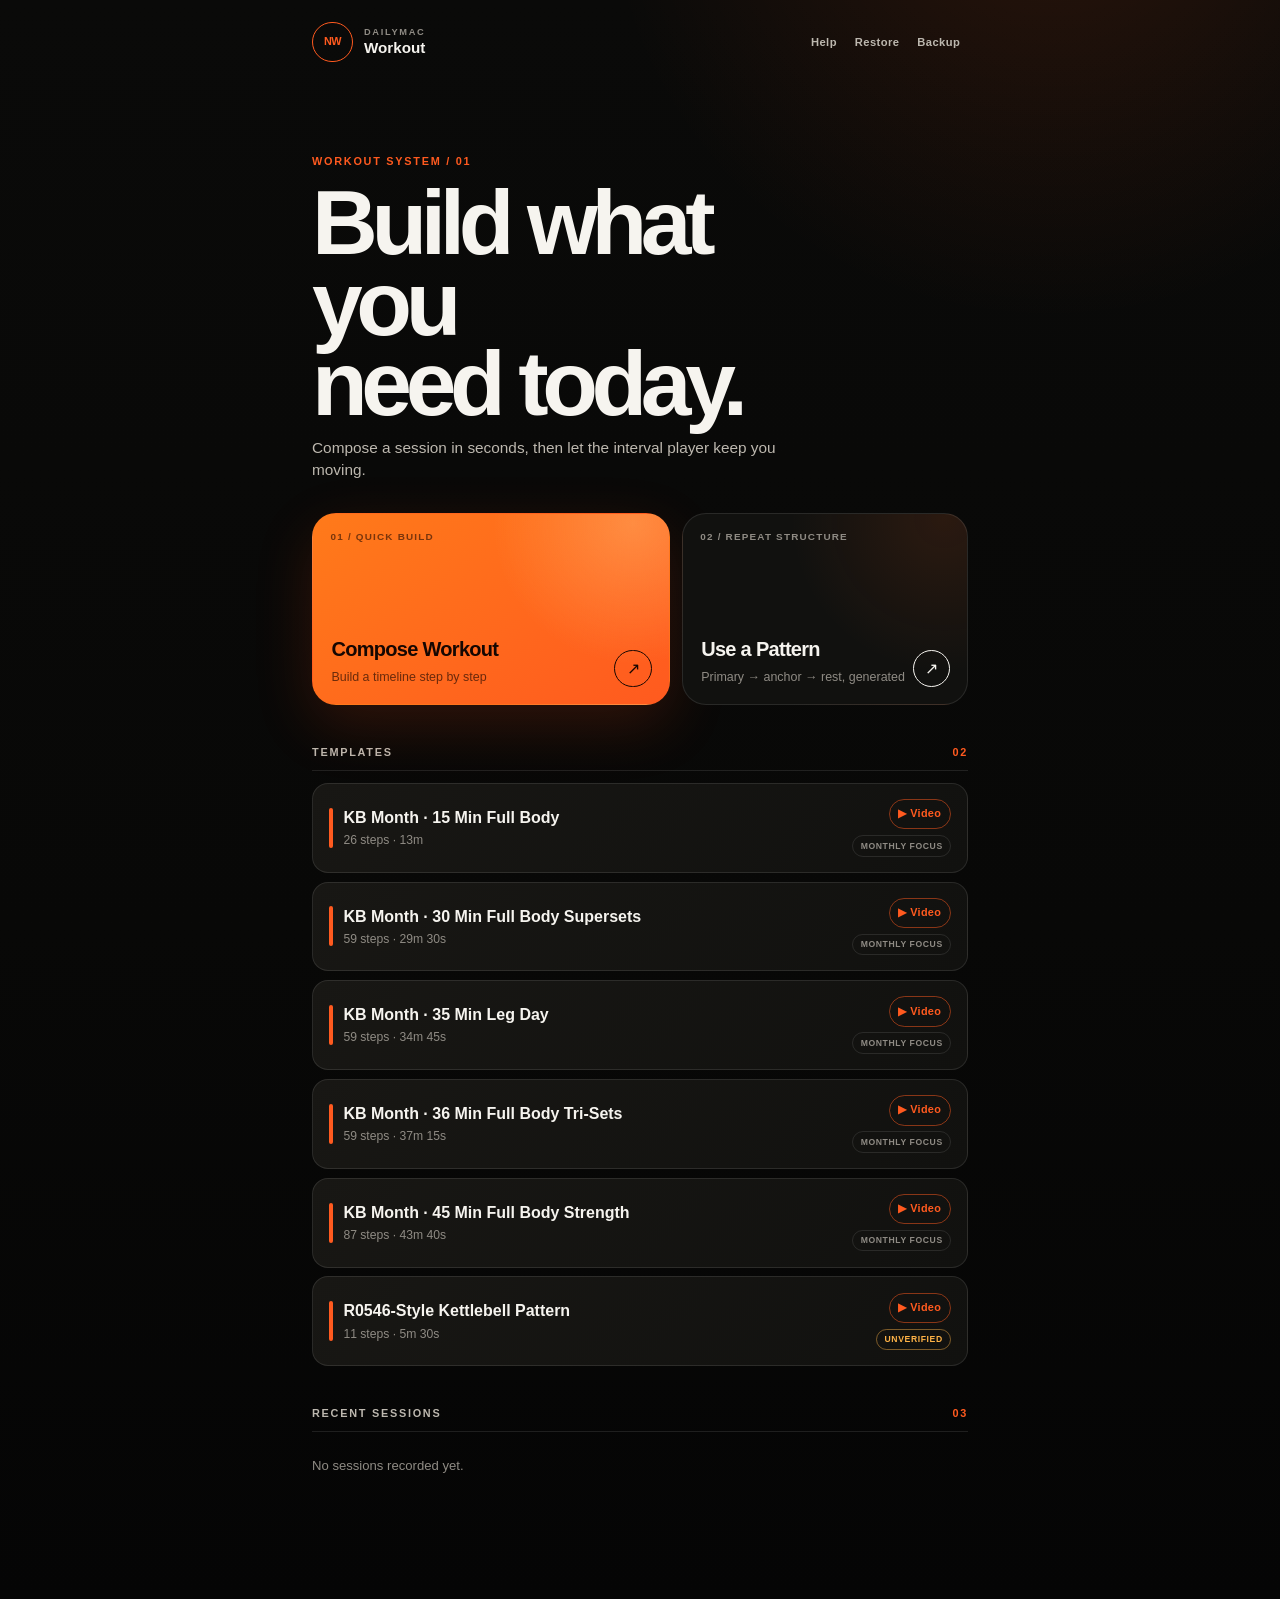
==== index.html @ 63341893 "Add in-app iCloud help guide Co-Authored-By: Claude Opus 5 <noreply@anthropic.com>" ====
<!DOCTYPE html>
<html lang="en-GB">
<head>
<meta charset="utf-8">
<meta name="viewport" content="width=device-width, initial-scale=1, viewport-fit=cover, user-scalable=no">
<meta name="theme-color" content="#080807">
<meta name="apple-mobile-web-app-capable" content="yes">
<meta name="apple-mobile-web-app-status-bar-style" content="black-translucent">
<meta name="apple-mobile-web-app-title" content="Workout">
<title>Workout</title>
<link rel="manifest" href="manifest.webmanifest">
<link rel="stylesheet" href="css/app.css">
</head>
<body>

<!-- Home -->
<section class="view" id="view-home" data-view="home">
  <header class="app-header home-header">
    <div class="brand-lockup" aria-label="DailyMAC Workout">
      <span class="brand-mark" aria-hidden="true">NW</span>
      <span class="brand-copy"><small>DailyMAC</small><strong>Workout</strong></span>
    </div>
    <div class="header-tools">
      <button class="link-btn utility-btn" id="home-help" type="button">Help</button>
      <button class="link-btn utility-btn" id="home-import" type="button" title="Restore from a workout backup">Restore</button>
      <button class="link-btn utility-btn" id="home-export" type="button" title="Save a workout backup to iCloud Drive">Backup</button>
    </div>
  </header>
  <input type="file" id="import-file" accept="application/json,.json" class="hidden">

  <div class="home-intro">
    <span class="eyebrow">Workout system / 01</span>
    <h1>Build what you<br>need today.</h1>
    <p>Compose a session in seconds, then let the interval player keep you moving.</p>
  </div>

  <div class="resume-banner hidden" id="resume-banner">
    <div>
      <strong>Workout in progress</strong>
      <span class="muted" id="resume-detail"></span>
    </div>
    <div class="resume-actions">
      <button class="btn btn-primary" id="resume-continue" type="button">Resume</button>
      <button class="btn btn-quiet" id="resume-discard" type="button">Discard</button>
    </div>
  </div>

  <div class="home-actions">
    <button class="big-action big-action-featured" id="go-compose" type="button">
      <span class="big-action-index">01 / Quick build</span>
      <span class="big-action-title">Compose Workout</span>
      <span class="big-action-sub">Build a timeline step by step</span>
      <span class="big-action-arrow" aria-hidden="true">↗</span>
    </button>
    <button class="big-action" id="go-pattern" type="button">
      <span class="big-action-index">02 / Repeat structure</span>
      <span class="big-action-title">Use a Pattern</span>
      <span class="big-action-sub">Primary → anchor → rest, generated</span>
      <span class="big-action-arrow" aria-hidden="true">↗</span>
    </button>
  </div>

  <h2 class="section-title"><span>Templates</span><span>02</span></h2>
  <div id="template-list" class="card-list"></div>

  <h2 class="section-title"><span>Recent sessions</span><span>03</span></h2>
  <div id="session-list" class="card-list"></div>
</section>

<!-- Compose -->
<section class="view hidden" id="view-compose" data-view="compose">
  <header class="app-header">
    <button class="link-btn" data-back="home" type="button">Back</button>
    <h1 id="compose-title">Compose</h1>
    <button class="link-btn" id="compose-save-template" type="button">Save</button>
  </header>

  <p class="view-kicker">Timeline / tap any step to tune it</p>

  <div class="template-detail-actions hidden" id="template-detail-actions">
    <a class="btn template-follow" id="template-follow-video" target="_blank" rel="noopener noreferrer">▶ Follow video</a>
    <button class="btn btn-danger" id="template-delete" type="button">Delete template</button>
  </div>

  <div class="summary-bar">
    <span id="compose-summary">empty</span>
  </div>

  <ol class="timeline" id="timeline"></ol>

  <div class="compose-tools">
    <button class="btn" id="add-exercise" type="button">+ Exercise</button>
    <button class="btn" id="add-rest" type="button">+ Rest</button>
    <button class="btn btn-quiet" id="repeat-all" type="button">Repeat all</button>
  </div>

  <div class="sticky-footer">
    <button class="btn btn-primary btn-large" id="start-workout" type="button">Start workout</button>
  </div>
</section>

<!-- Pattern builder -->
<section class="view hidden" id="view-pattern" data-view="pattern">
  <header class="app-header">
    <button class="link-btn" data-back="home" type="button">Back</button>
    <h1>Pattern</h1>
    <span></span>
  </header>

  <p class="hint pattern-intro">
    Each primary exercise is followed by the anchor exercise, then a rest. The trailing
    rest is dropped so the workout ends on work.
  </p>

  <div class="field">
    <label>Primary exercises</label>
    <div id="pattern-primaries" class="chip-row"></div>
    <button class="btn" id="pattern-add-primary" type="button">+ Add primary</button>
  </div>

  <div class="field">
    <label for="pattern-primary-seconds">Primary duration (seconds)</label>
    <input type="number" id="pattern-primary-seconds" value="30" min="5" max="600" inputmode="numeric">
  </div>

  <div class="field">
    <label>Anchor exercise</label>
    <div class="row">
      <span id="pattern-anchor-name" class="muted">None</span>
      <button class="btn" id="pattern-pick-anchor" type="button">Choose</button>
      <button class="btn btn-quiet" id="pattern-clear-anchor" type="button">Clear</button>
    </div>
  </div>

  <div class="field">
    <label for="pattern-anchor-seconds">Anchor duration (seconds)</label>
    <input type="number" id="pattern-anchor-seconds" value="30" min="5" max="600" inputmode="numeric">
  </div>

  <div class="field">
    <label for="pattern-rest-seconds">Rest (seconds)</label>
    <input type="number" id="pattern-rest-seconds" value="30" min="0" max="600" inputmode="numeric">
  </div>

  <div class="field">
    <label for="pattern-rounds">Rounds</label>
    <input type="number" id="pattern-rounds" value="1" min="1" max="20" inputmode="numeric">
  </div>

  <div class="summary-bar"><span id="pattern-summary">no primaries chosen</span></div>

  <div class="sticky-footer">
    <button class="btn btn-primary btn-large" id="pattern-generate" type="button">Generate timeline</button>
  </div>
</section>

<!-- Player -->
<section class="view hidden player" id="view-play" data-view="play">
  <div class="player-label"><span class="status-dot"></span> Live session</div>
  <div class="play-progress"><div class="play-progress-fill" id="play-progress-fill"></div></div>

  <div class="play-meta">
    <span id="play-position">1 / 1</span>
    <span id="play-total-remaining"></span>
  </div>

  <div class="play-main" id="play-main">
    <div class="play-kind" id="play-kind">Work</div>
    <h2 class="play-exercise" id="play-exercise">—</h2>
    <div class="play-count" id="play-count">0</div>
    <div class="play-detail" id="play-detail"></div>
    <button class="btn btn-primary btn-large hidden" id="play-reps-done" type="button">Done</button>
  </div>

  <div class="play-next">
    Next: <strong id="play-next">—</strong>
  </div>

  <div class="play-controls">
    <button class="btn" id="play-prev" type="button">Prev</button>
    <button class="btn" id="play-restart" type="button">Restart</button>
    <button class="btn btn-primary" id="play-pause" type="button">Pause</button>
    <button class="btn" id="play-add-ten" type="button">+10s</button>
    <button class="btn" id="play-skip" type="button">Skip</button>
  </div>

  <div class="play-controls">
    <button class="btn btn-quiet" id="play-edit" type="button">Edit upcoming</button>
    <button class="btn btn-quiet" id="play-quit" type="button">End workout</button>
  </div>
</section>

<!-- Finish -->
<section class="view hidden" id="view-finish" data-view="finish">
  <header class="app-header finish-header"><div><span class="eyebrow">Session complete</span><h1>Finished</h1></div></header>
  <div class="finish-summary" id="finish-summary"></div>
  <div class="field">
    <label for="finish-name">Name (optional)</label>
    <input type="text" id="finish-name" placeholder="e.g. Kettlebell 15">
  </div>
  <div class="field">
    <label for="finish-note">Note (optional)</label>
    <input type="text" id="finish-note" placeholder="How did it feel?">
  </div>
  <div class="finish-actions">
    <button class="btn btn-primary btn-large" id="finish-save-template" type="button">Save as template</button>
    <button class="btn btn-large" id="finish-save-history" type="button">Save to history only</button>
    <button class="btn btn-quiet btn-large" id="finish-discard" type="button">Discard</button>
  </div>
</section>

<!-- Exercise picker -->
<div class="sheet hidden" id="picker">
  <div class="sheet-panel">
    <header class="sheet-header">
      <input type="search" id="picker-search" placeholder="Search exercises" autocomplete="off">
      <button class="link-btn" id="picker-close" type="button">Close</button>
    </header>
    <div class="sheet-body" id="picker-results"></div>
    <footer class="sheet-footer">
      <button class="btn" id="picker-add-custom" type="button">+ Add custom exercise</button>
    </footer>
  </div>
</div>

<!-- Step editor -->
<div class="sheet hidden" id="step-editor">
  <div class="sheet-panel">
    <header class="sheet-header">
      <strong id="step-editor-title">Edit step</strong>
      <button class="link-btn" id="step-editor-close" type="button">Close</button>
    </header>
    <div class="sheet-body">
      <div class="field">
        <label>Target</label>
        <div class="seg" id="step-mode">
          <button class="seg-btn" data-mode="duration" type="button">Time</button>
          <button class="seg-btn" data-mode="reps" type="button">Reps</button>
        </div>
      </div>
      <div class="field">
        <label id="step-value-label" for="step-value">Seconds</label>
        <input type="number" id="step-value" min="1" max="900" inputmode="numeric">
        <div class="chip-row" id="step-presets"></div>
      </div>
      <div class="field" id="step-side-field">
        <label>Side</label>
        <div class="seg" id="step-side">
          <button class="seg-btn" data-side="" type="button">—</button>
          <button class="seg-btn" data-side="left" type="button">L</button>
          <button class="seg-btn" data-side="right" type="button">R</button>
          <button class="seg-btn" data-side="alternating" type="button">Alt</button>
        </div>
      </div>
      <div class="field" id="step-load-field">
        <label for="step-load">Weight (kg, optional)</label>
        <input type="number" id="step-load" min="0" max="500" step="0.5" inputmode="decimal">
      </div>
      <div class="step-editor-actions">
        <button class="btn" id="step-duplicate" type="button">Duplicate</button>
        <button class="btn" id="step-up" type="button">Move up</button>
        <button class="btn" id="step-down" type="button">Move down</button>
        <button class="btn btn-danger" id="step-delete" type="button">Delete</button>
      </div>
    </div>
    <footer class="sheet-footer">
      <button class="btn btn-primary btn-large" id="step-apply" type="button">Apply</button>
    </footer>
  </div>
</div>

<!-- In-app confirm / prompt. Native dialogs block the page and stall the timer. -->
<div class="sheet hidden" id="dialog">
  <div class="sheet-panel">
    <header class="sheet-header"><strong id="dialog-title">Confirm</strong></header>
    <div class="sheet-body">
      <p class="muted hidden" id="dialog-message"></p>
      <input type="text" id="dialog-input" class="hidden" autocomplete="off">
    </div>
    <footer class="sheet-footer dialog-actions">
      <button class="btn btn-large" id="dialog-cancel" type="button">Cancel</button>
      <button class="btn btn-primary btn-large" id="dialog-confirm" type="button">OK</button>
    </footer>
  </div>
</div>

<div class="toast hidden" id="toast"></div>

<script type="module" src="js/app.js"></script>
</body>
</html>
---- css/app.css ----
/* DailyMAC Workout — Behance-informed black/orange system.
   The player remains the priority: readable from the floor, usable while moving. */

:root {
  color-scheme: dark;
  --bg: #080807;
  --bg-deep: #030303;
  --surface: #11110f;
  --surface-raised: #181714;
  --surface-soft: #201e1a;
  --line: rgba(255, 255, 255, 0.1);
  --line-strong: rgba(255, 255, 255, 0.18);
  --text: #f6f4ef;
  --muted: #8f8b84;
  --muted-bright: #bdb8af;
  --accent: #ff5a1f;
  --accent-hot: #ff7a1a;
  --accent-soft: rgba(255, 90, 31, 0.12);
  --accent-ink: #160702;
  --work: #ff6324;
  --rest: #f0ede6;
  --danger: #ff6b61;
  --warning: #ffb347;
  --radius-sm: 0.75rem;
  --radius: 1rem;
  --radius-lg: 1.5rem;
  --tap: 3.25rem;
  --content: 44rem;
  --shadow-orange: 0 20px 60px rgba(255, 76, 20, 0.16);
}

* { box-sizing: border-box; }

html {
  min-height: 100%;
  background: var(--bg-deep);
}

body {
  min-width: 0;
  min-height: 100vh;
  margin: 0;
  overflow-x: hidden;
  background:
    radial-gradient(circle at 82% -8%, rgba(255, 89, 22, 0.13), transparent 28rem),
    linear-gradient(180deg, #0a0a09 0%, var(--bg) 58%, #050505 100%);
  color: var(--text);
  font: 16px/1.45 -apple-system, BlinkMacSystemFont, "SF Pro Display", "Segoe UI", sans-serif;
  -webkit-font-smoothing: antialiased;
  -webkit-text-size-adjust: 100%;
  overscroll-behavior-y: contain;
}

button,
input { font: inherit; }

button { -webkit-tap-highlight-color: transparent; }

button:focus-visible,
input:focus-visible {
  outline: 2px solid var(--accent);
  outline-offset: 3px;
}

button:disabled {
  cursor: not-allowed;
  opacity: 0.36;
}

.hidden { display: none !important; }
.muted { color: var(--muted); }

.view {
  position: relative;
  width: min(100%, var(--content));
  min-height: 100vh;
  margin: 0 auto;
  padding: max(1rem, env(safe-area-inset-top)) 1rem calc(7rem + env(safe-area-inset-bottom));
}

.app-header {
  display: grid;
  grid-template-columns: minmax(4.5rem, 1fr) auto minmax(4.5rem, 1fr);
  align-items: center;
  gap: 0.6rem;
  min-height: var(--tap);
  margin-bottom: 1.4rem;
}

.app-header > :last-child { justify-self: end; }
.app-header h1 { margin: 0; font-size: 1.1rem; font-weight: 650; letter-spacing: -0.02em; }

.home-header {
  grid-template-columns: minmax(0, 1fr) auto;
  margin-bottom: clamp(2.8rem, 10vw, 5rem);
}

.brand-lockup {
  display: flex;
  align-items: center;
  min-width: 0;
  gap: 0.7rem;
}

.brand-mark {
  display: grid;
  place-items: center;
  width: 2.55rem;
  height: 2.55rem;
  flex: 0 0 auto;
  border: 1px solid var(--accent);
  border-radius: 50%;
  color: var(--accent);
  font-size: 0.68rem;
  font-weight: 850;
  letter-spacing: -0.06em;
}

.brand-copy { display: flex; flex-direction: column; line-height: 1.05; min-width: 0; }
.brand-copy small {
  color: var(--muted);
  font-size: 0.58rem;
  font-weight: 700;
  letter-spacing: 0.18em;
  text-transform: uppercase;
}
.brand-copy strong { margin-top: 0.18rem; font-size: 0.95rem; font-weight: 720; }

.header-tools { display: flex; justify-content: flex-end; gap: 0.15rem; min-width: 0; }

.eyebrow,
.view-kicker,
.player-label {
  color: var(--accent);
  font-size: 0.68rem;
  font-weight: 760;
  letter-spacing: 0.16em;
  text-transform: uppercase;
}

.home-intro { margin-bottom: 2rem; }
.home-intro h1 {
  max-width: 10ch;
  margin: 0.7rem 0 0.85rem;
  font-size: clamp(3rem, 15vw, 5.7rem);
  font-weight: 760;
  letter-spacing: -0.07em;
  line-height: 0.88;
}
.home-intro p {
  max-width: 31rem;
  margin: 0;
  color: var(--muted-bright);
  font-size: 0.96rem;
}

/* Buttons */

.btn {
  min-height: var(--tap);
  padding: 0 1rem;
  border: 1px solid var(--line);
  border-radius: var(--radius-sm);
  background: var(--surface-raised);
  color: var(--text);
  font-size: 0.92rem;
  font-weight: 680;
  cursor: pointer;
  transition: transform 120ms ease, border-color 120ms ease, background 120ms ease;
}
.btn:active { transform: scale(0.975); }
.btn:hover { border-color: var(--line-strong); }
.btn-primary {
  border-color: var(--accent);
  background: var(--accent);
  color: var(--accent-ink);
  box-shadow: 0 12px 30px rgba(255, 90, 31, 0.16);
}
.btn-primary:hover { background: var(--accent-hot); border-color: var(--accent-hot); }
.btn-quiet { background: transparent; color: var(--muted-bright); }
.btn-danger { background: transparent; color: var(--danger); border-color: rgba(255, 107, 97, 0.5); }
.btn-large { width: 100%; min-height: 3.75rem; font-size: 1rem; }

.link-btn {
  min-height: var(--tap);
  padding: 0 0.55rem;
  border: 0;
  background: none;
  color: var(--accent);
  font-size: 0.85rem;
  font-weight: 680;
  cursor: pointer;
}

.utility-btn {
  min-height: 2.35rem;
  padding: 0 0.48rem;
  color: var(--muted-bright);
  font-size: 0.7rem;
  letter-spacing: 0.04em;
}

.home-actions {
  display: grid;
  gap: 0.75rem;
}

.big-action {
  position: relative;
  display: flex;
  min-height: 9.3rem;
  width: 100%;
  flex-direction: column;
  justify-content: flex-end;
  overflow: hidden;
  margin: 0;
  padding: 1.15rem;
  border: 1px solid var(--line);
  border-radius: var(--radius-lg);
  background:
    radial-gradient(circle at 92% 2%, rgba(255, 95, 25, 0.11), transparent 48%),
    var(--surface);
  color: var(--text);
  text-align: left;
  cursor: pointer;
  transition: transform 160ms ease, border-color 160ms ease;
}
.big-action:active { transform: scale(0.985); }
.big-action:hover { border-color: rgba(255, 90, 31, 0.5); }
.big-action-featured {
  border-color: transparent;
  background:
    radial-gradient(circle at 90% 5%, rgba(255, 214, 143, 0.32), transparent 38%),
    linear-gradient(145deg, var(--accent-hot), var(--accent));
  color: var(--accent-ink);
  box-shadow: var(--shadow-orange);
}
.big-action-index {
  position: absolute;
  top: 1rem;
  left: 1.1rem;
  color: var(--muted);
  font-size: 0.62rem;
  font-weight: 760;
  letter-spacing: 0.12em;
  text-transform: uppercase;
}
.big-action-featured .big-action-index { color: rgba(22, 7, 2, 0.58); }
.big-action-title { display: block; padding-right: 2.5rem; font-size: 1.25rem; font-weight: 760; letter-spacing: -0.035em; }
.big-action-sub { display: block; margin-top: 0.25rem; color: var(--muted); font-size: 0.78rem; }
.big-action-featured .big-action-sub { color: rgba(22, 7, 2, 0.64); }
.big-action-arrow {
  position: absolute;
  right: 1.05rem;
  bottom: 1.05rem;
  display: grid;
  place-items: center;
  width: 2.35rem;
  height: 2.35rem;
  border: 1px solid currentColor;
  border-radius: 50%;
  font-size: 1rem;
}

/* Home lists */

.resume-banner {
  display: flex;
  align-items: center;
  justify-content: space-between;
  gap: 0.8rem;
  flex-wrap: wrap;
  margin-bottom: 1rem;
  padding: 1rem;
  border: 1px solid rgba(255, 90, 31, 0.6);
  border-radius: var(--radius);
  background: var(--accent-soft);
  box-shadow: var(--shadow-orange);
}
.resume-banner span { display: block; margin-top: 0.15rem; font-size: 0.78rem; }
.resume-actions { display: flex; gap: 0.4rem; }

.section-title {
  display: flex;
  align-items: center;
  justify-content: space-between;
  margin: 2.5rem 0 0.75rem;
  padding-bottom: 0.55rem;
  border-bottom: 1px solid var(--line);
  color: var(--muted-bright);
  font-size: 0.68rem;
  font-weight: 760;
  letter-spacing: 0.16em;
  text-transform: uppercase;
}
.section-title span:last-child { color: var(--accent); }

.card-list { display: flex; flex-direction: column; gap: 0.55rem; }
.card {
  display: flex;
  min-width: 0;
  align-items: center;
  justify-content: space-between;
  gap: 0.65rem;
  padding: 0.95rem 1rem;
  border: 1px solid var(--line);
  border-radius: var(--radius);
  background: linear-gradient(135deg, var(--surface-raised), var(--surface));
}
.card::before {
  width: 0.25rem;
  height: 2.5rem;
  flex: 0 0 auto;
  border-radius: 999px;
  background: var(--accent);
  content: "";
}
.card-main {
  min-width: 0;
  flex: 1;
  padding: 0;
  border: 0;
  background: none;
  color: var(--text);
  text-align: left;
  cursor: pointer;
}
.card-title { display: block; overflow: hidden; font-weight: 680; text-overflow: ellipsis; white-space: nowrap; }
.card-sub { display: block; margin-top: 0.18rem; color: var(--muted); font-size: 0.76rem; }
.badge {
  flex: 0 0 auto;
  padding: 0.22rem 0.45rem;
  border: 1px solid var(--line);
  border-radius: 999px;
  background: transparent;
  color: var(--muted);
  font-size: 0.54rem;
  font-weight: 760;
  letter-spacing: 0.07em;
  text-transform: uppercase;
}
.badge-warn { color: var(--warning); border-color: rgba(255, 179, 71, 0.45); }
.template-actions {
  display: flex;
  flex: 0 0 auto;
  flex-direction: column;
  align-items: flex-end;
  gap: 0.35rem;
}
.template-video {
  display: inline-flex;
  min-height: 1.9rem;
  align-items: center;
  padding: 0 0.55rem;
  border: 1px solid rgba(255, 90, 31, 0.5);
  border-radius: 999px;
  color: var(--accent);
  font-size: 0.68rem;
  font-weight: 760;
  letter-spacing: 0.03em;
  text-decoration: none;
}
.template-video:active { background: rgba(255, 90, 31, 0.12); }
.empty { margin: 0; padding: 0.75rem 0; color: var(--muted); font-size: 0.82rem; }

/* Composer */

.view-kicker { margin: -0.7rem 0 1.1rem; color: var(--muted); }

.template-detail-actions {
  display: flex;
  gap: 0.5rem;
  margin: -0.2rem 0 1rem;
}
.template-detail-actions > * { flex: 1; }
.template-follow {
  display: inline-flex;
  align-items: center;
  justify-content: center;
  color: var(--accent);
  text-decoration: none;
}

.summary-bar {
  display: flex;
  align-items: center;
  min-height: 3rem;
  margin-bottom: 0.75rem;
  padding: 0.7rem 0.9rem;
  border: 1px solid var(--line);
  border-radius: var(--radius-sm);
  background: var(--surface);
  color: var(--muted-bright);
  font-size: 0.78rem;
}
.summary-bar::before {
  width: 0.45rem;
  height: 0.45rem;
  margin-right: 0.55rem;
  border-radius: 50%;
  background: var(--accent);
  box-shadow: 0 0 0 0.3rem var(--accent-soft);
  content: "";
}

.timeline {
  display: flex;
  flex-direction: column;
  gap: 0.45rem;
  margin: 0 0 1rem;
  padding: 0;
  list-style: none;
}
.timeline-step {
  display: grid;
  grid-template-columns: 2rem minmax(0, 1fr) auto;
  align-items: center;
  gap: 0.7rem;
  width: 100%;
  min-height: 4.5rem;
  padding: 0.7rem 0.85rem;
  border: 1px solid var(--line);
  border-radius: var(--radius);
  background: linear-gradient(135deg, var(--surface-raised), var(--surface));
  color: var(--text);
  text-align: left;
  cursor: pointer;
}
.timeline-step.is-rest { background: #0d0d0c; }
.timeline-step.is-current { border-color: var(--accent); box-shadow: 0 0 0 2px var(--accent-soft); }
.timeline-step.is-done { opacity: 0.42; }
.step-index {
  display: grid;
  place-items: center;
  width: 2rem;
  height: 2rem;
  border: 1px solid rgba(255, 90, 31, 0.46);
  border-radius: 50%;
  color: var(--accent);
  font-size: 0.68rem;
  font-variant-numeric: tabular-nums;
}
.is-rest .step-index { border-color: var(--line-strong); color: var(--rest); }
.step-name { min-width: 0; overflow: hidden; font-weight: 680; text-overflow: ellipsis; white-space: nowrap; }
.step-target {
  min-width: 3rem;
  padding: 0.4rem 0.58rem;
  border-radius: 999px;
  background: var(--accent-soft);
  color: var(--accent);
  font-size: 0.78rem;
  font-weight: 760;
  font-variant-numeric: tabular-nums;
  text-align: center;
}
.is-rest .step-target { background: rgba(255, 255, 255, 0.07); color: var(--rest); }
.step-sub { display: block; margin-top: 0.1rem; color: var(--muted); font-size: 0.68rem; font-weight: 500; }

.compose-tools { display: grid; grid-template-columns: 1fr 1fr; gap: 0.5rem; }
.compose-tools .btn:last-child { grid-column: 1 / -1; }

.sticky-footer {
  position: fixed;
  right: 0;
  bottom: 0;
  left: 0;
  z-index: 10;
  padding: 0.8rem 1rem calc(0.8rem + env(safe-area-inset-bottom));
  background: linear-gradient(to top, rgba(8, 8, 7, 1) 64%, rgba(8, 8, 7, 0));
  pointer-events: none;
}
.sticky-footer > * { display: block; width: min(100%, calc(var(--content) - 2rem)); margin: 0 auto; pointer-events: auto; }

/* Fields and pattern builder */

.field {
  margin-bottom: 0.65rem;
  padding: 1rem;
  border: 1px solid var(--line);
  border-radius: var(--radius);
  background: var(--surface);
}
.field label {
  display: block;
  margin-bottom: 0.55rem;
  color: var(--muted);
  font-size: 0.64rem;
  font-weight: 740;
  letter-spacing: 0.12em;
  text-transform: uppercase;
}

.field input[type="number"],
.field input[type="text"],
.field input[type="search"],
.sheet-header input,
#dialog-input {
  width: 100%;
  min-width: 0;
  min-height: var(--tap);
  padding: 0 0.85rem;
  border: 1px solid var(--line);
  border-radius: var(--radius-sm);
  background: #0b0b0a;
  color: var(--text);
  font-size: 1rem;
}

.row { display: flex; align-items: center; gap: 0.5rem; flex-wrap: wrap; }
.row > .muted { min-width: 7rem; flex: 1; color: var(--text); font-weight: 650; }
.hint { color: var(--muted); font-size: 0.84rem; }
.pattern-intro {
  margin: 0 0 1rem;
  padding: 1rem 1rem 1rem 1.15rem;
  border-left: 2px solid var(--accent);
  background: linear-gradient(90deg, var(--accent-soft), transparent);
  color: var(--muted-bright);
}

.chip-row { display: flex; gap: 0.4rem; flex-wrap: wrap; margin-top: 0.5rem; }
.chip {
  min-height: 2.45rem;
  padding: 0 0.75rem;
  border: 1px solid var(--line);
  border-radius: 999px;
  background: var(--surface-soft);
  color: var(--text);
  font-size: 0.84rem;
  font-weight: 650;
  cursor: pointer;
}
.chip.is-active { border-color: var(--accent); background: var(--accent); color: var(--accent-ink); }
.chip-remove { margin-left: 0.4rem; color: var(--muted); }

.seg { display: flex; gap: 0.35rem; }
.seg-btn {
  min-height: var(--tap);
  flex: 1;
  border: 1px solid var(--line);
  border-radius: var(--radius-sm);
  background: #0b0b0a;
  color: var(--text);
  font-weight: 650;
  cursor: pointer;
}
.seg-btn.is-active { border-color: var(--accent); background: var(--accent); color: var(--accent-ink); }

/* Player */

.player {
  display: flex;
  max-width: 52rem;
  min-height: 100svh;
  flex-direction: column;
  gap: 0.6rem;
  padding-bottom: calc(1rem + env(safe-area-inset-bottom));
}
.player::before {
  position: fixed;
  top: 12%;
  left: 50%;
  z-index: -1;
  width: min(96vw, 42rem);
  height: min(96vw, 42rem);
  border-radius: 50%;
  background: radial-gradient(circle, rgba(255, 80, 20, 0.18), rgba(255, 80, 20, 0.04) 48%, transparent 70%);
  content: "";
  transform: translateX(-50%);
}
.player.is-rest::before { background: radial-gradient(circle, rgba(255, 255, 255, 0.1), transparent 68%); }
.player-label { display: flex; align-items: center; gap: 0.45rem; color: var(--muted-bright); }
.status-dot {
  width: 0.48rem;
  height: 0.48rem;
  border-radius: 50%;
  background: var(--accent);
  box-shadow: 0 0 0 0.25rem var(--accent-soft);
}
.play-progress { height: 0.22rem; overflow: hidden; border-radius: 999px; background: rgba(255, 255, 255, 0.09); }
.play-progress-fill { width: 0; height: 100%; background: linear-gradient(90deg, var(--accent), #ffb12b); transition: width 180ms linear; }
.play-meta {
  display: flex;
  justify-content: space-between;
  color: var(--muted);
  font-size: 0.72rem;
  font-variant-numeric: tabular-nums;
  letter-spacing: 0.05em;
}
.play-main {
  display: flex;
  min-height: 42svh;
  flex: 1;
  flex-direction: column;
  align-items: center;
  justify-content: center;
  gap: 0.35rem;
  overflow: hidden;
  padding: 1.2rem 0.75rem;
  border: 1px solid var(--line);
  border-radius: 2rem;
  background:
    linear-gradient(180deg, rgba(255, 255, 255, 0.035), transparent 42%),
    rgba(10, 10, 9, 0.84);
  text-align: center;
  box-shadow: 0 30px 80px rgba(0, 0, 0, 0.38);
}
.play-kind {
  color: var(--work);
  font-size: 0.67rem;
  font-weight: 780;
  letter-spacing: 0.2em;
  text-transform: uppercase;
}
.player.is-rest .play-kind { color: var(--rest); }
.play-exercise { max-width: 18ch; margin: 0; font-size: clamp(1.45rem, 7vw, 2.7rem); font-weight: 720; letter-spacing: -0.045em; line-height: 1.05; }
.play-count {
  margin: 0.25rem 0;
  color: var(--work);
  font-size: clamp(6.8rem, 37vw, 14rem);
  font-weight: 780;
  font-variant-numeric: tabular-nums;
  letter-spacing: -0.085em;
  line-height: 0.82;
  text-shadow: 0 0 45px rgba(255, 90, 31, 0.18);
}
.player.is-rest .play-count { color: var(--rest); text-shadow: none; }
.player.is-ending .play-count { color: var(--warning); }
.player.is-paused .play-count { opacity: 0.36; }
.play-detail { color: var(--muted); font-size: 0.82rem; }
.play-next {
  padding: 0.75rem 0.9rem;
  border: 1px solid var(--line);
  border-radius: var(--radius-sm);
  background: var(--surface);
  color: var(--muted);
  font-size: 0.78rem;
  text-align: center;
}
.play-next strong { color: var(--text); }
.play-controls { display: grid; grid-template-columns: repeat(5, minmax(0, 1fr)); gap: 0.35rem; }
.play-controls .btn { min-width: 0; padding: 0 0.15rem; font-size: 0.7rem; }
.play-controls:last-of-type { grid-template-columns: 1fr 1fr; }
.play-controls:last-of-type .btn { font-size: 0.78rem; }

/* Finish */

.finish-header { grid-template-columns: 1fr; margin: 2rem 0; }
.finish-header h1 { margin-top: 0.35rem; font-size: clamp(3rem, 15vw, 5rem); letter-spacing: -0.07em; line-height: 0.9; }
.finish-summary {
  margin-bottom: 1rem;
  padding: 1.1rem;
  border: 1px solid rgba(255, 90, 31, 0.46);
  border-radius: var(--radius-lg);
  background: radial-gradient(circle at 100% 0, rgba(255, 90, 31, 0.2), transparent 55%), var(--surface);
  box-shadow: var(--shadow-orange);
}
.finish-summary dl { display: grid; grid-template-columns: 1fr auto; gap: 0.55rem 1rem; margin: 0; }
.finish-summary dt { color: var(--muted); }
.finish-summary dd { margin: 0; color: var(--accent); font-weight: 760; font-variant-numeric: tabular-nums; }
.finish-actions { display: flex; flex-direction: column; gap: 0.55rem; }

/* Sheets */

.sheet {
  position: fixed;
  inset: 0;
  z-index: 30;
  display: flex;
  align-items: flex-end;
  background: rgba(0, 0, 0, 0.76);
  backdrop-filter: blur(9px);
}
.sheet-panel {
  position: relative;
  display: flex;
  width: 100%;
  max-height: 90svh;
  flex-direction: column;
  border-top: 1px solid rgba(255, 90, 31, 0.5);
  border-radius: 1.6rem 1.6rem 0 0;
  background: #0c0c0b;
  box-shadow: 0 -25px 80px rgba(0, 0, 0, 0.55);
}
.sheet-panel::before {
  position: absolute;
  top: 0.48rem;
  left: 50%;
  width: 2.5rem;
  height: 0.22rem;
  border-radius: 999px;
  background: rgba(255, 255, 255, 0.22);
  content: "";
  transform: translateX(-50%);
}
.sheet-header { display: flex; align-items: center; gap: 0.55rem; padding: 1.2rem 1rem 0.75rem; border-bottom: 1px solid var(--line); }
.sheet-header input { flex: 1; }
.sheet-body { flex: 1; overflow-y: auto; padding: 0.8rem 1rem; -webkit-overflow-scrolling: touch; }
.sheet-footer { padding: 0.75rem 1rem calc(0.75rem + env(safe-area-inset-bottom)); border-top: 1px solid var(--line); }

.picker-group {
  margin: 1rem 0 0.45rem;
  color: var(--muted);
  font-size: 0.62rem;
  font-weight: 760;
  letter-spacing: 0.14em;
  text-transform: uppercase;
}
.picker-item {
  display: flex;
  width: 100%;
  min-height: var(--tap);
  align-items: center;
  justify-content: space-between;
  gap: 0.7rem;
  margin-bottom: 0.35rem;
  padding: 0.62rem 0.85rem;
  border: 1px solid var(--line);
  border-radius: var(--radius-sm);
  background: var(--surface);
  color: var(--text);
  text-align: left;
  cursor: pointer;
}
.picker-item.is-selected { border-color: var(--accent); background: var(--accent-soft); }
.picker-fav { padding: 0.4rem 0.5rem; border: 0; background: none; color: var(--muted); font-size: 1.1rem; cursor: pointer; }
.picker-fav.is-on { color: var(--warning); }
.step-editor-actions { display: grid; grid-template-columns: 1fr 1fr; gap: 0.45rem; margin-top: 1rem; }
.dialog-actions { display: grid; grid-template-columns: 1fr 1fr; gap: 0.45rem; }
#dialog-message { white-space: pre-line; line-height: 1.55; }
.dialog-actions.single-action { grid-template-columns: 1fr; }

/* Toast */

.toast {
  position: fixed;
  bottom: calc(5.5rem + env(safe-area-inset-bottom));
  left: 50%;
  z-index: 50;
  max-width: 88vw;
  padding: 0.7rem 1rem;
  border: 1px solid rgba(255, 90, 31, 0.5);
  border-radius: 999px;
  background: #181410;
  color: var(--text);
  font-size: 0.8rem;
  box-shadow: var(--shadow-orange);
  transform: translateX(-50%);
}

@media (min-width: 42rem) {
  .view { padding-right: 1.5rem; padding-left: 1.5rem; }
  .home-actions { grid-template-columns: 1.25fr 1fr; }
  .big-action { min-height: 12rem; }
  .compose-tools { grid-template-columns: 1fr 1fr 1fr; }
  .compose-tools .btn:last-child { grid-column: auto; }
  .sheet { align-items: center; justify-content: center; padding: 1rem; }
  .sheet-panel { max-width: 36rem; border: 1px solid rgba(255, 90, 31, 0.45); border-radius: var(--radius-lg); }
  .play-controls .btn { font-size: 0.82rem; }
}

@media (max-width: 22rem) {
  .brand-copy { display: none; }
  .utility-btn { padding: 0 0.35rem; font-size: 0.64rem; }
  .home-intro h1 { font-size: 2.8rem; }
  .play-controls .btn { font-size: 0.63rem; }
}

@media (prefers-reduced-motion: reduce) {
  *, *::before, *::after { scroll-behavior: auto !important; transition: none !important; }
}
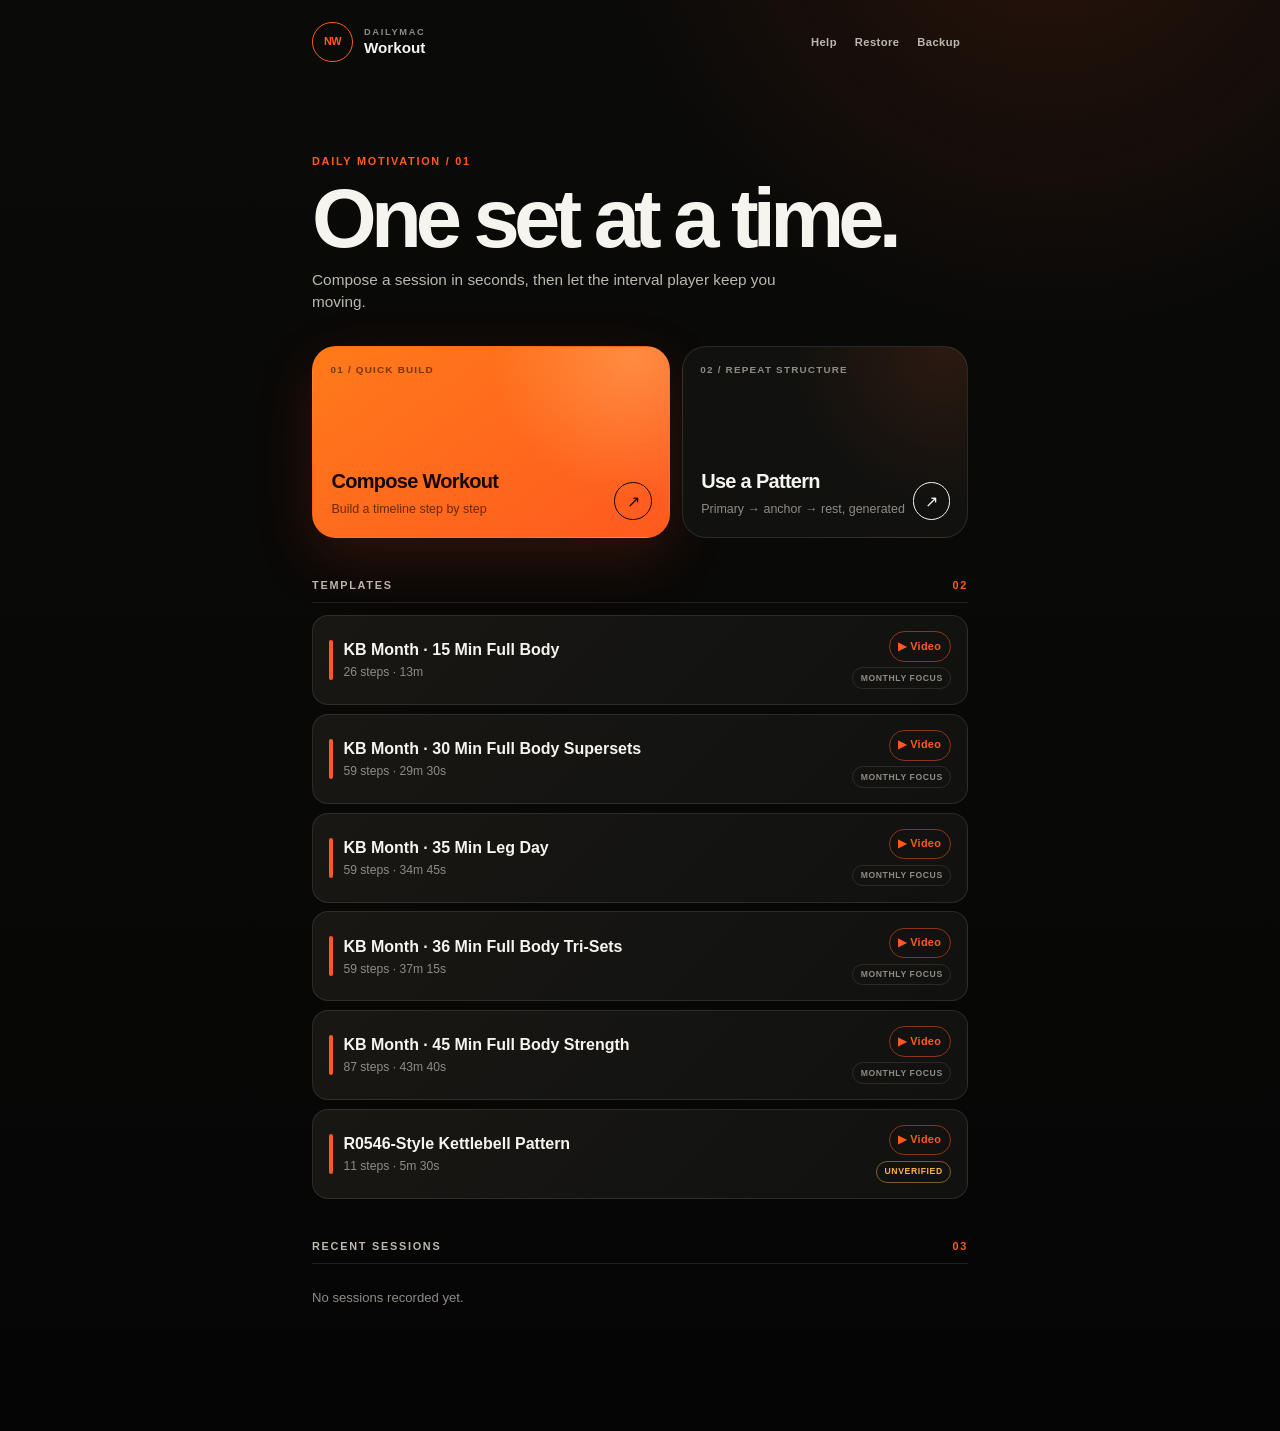
==== commit 872410c4: "Add rotating workout motivation Co-Authored-By: Claude Opus 5 <noreply@anthropic.com>" ====
--- a/index.html
+++ b/index.html
@@ -29,8 +29,8 @@
   <input type="file" id="import-file" accept="application/json,.json" class="hidden">
 
   <div class="home-intro">
-    <span class="eyebrow">Workout system / 01</span>
-    <h1>Build what you<br>need today.</h1>
+    <span class="eyebrow">Daily motivation / 01</span>
+    <h1 id="motivation-quote">Show up. Build momentum.</h1>
     <p>Compose a session in seconds, then let the interval player keep you moving.</p>
   </div>
 
--- a/css/app.css
+++ b/css/app.css
@@ -140,9 +140,9 @@
 
 .home-intro { margin-bottom: 2rem; }
 .home-intro h1 {
-  max-width: 10ch;
+  max-width: 13ch;
   margin: 0.7rem 0 0.85rem;
-  font-size: clamp(3rem, 15vw, 5.7rem);
+  font-size: clamp(2.8rem, 13vw, 5.2rem);
   font-weight: 760;
   letter-spacing: -0.07em;
   line-height: 0.88;
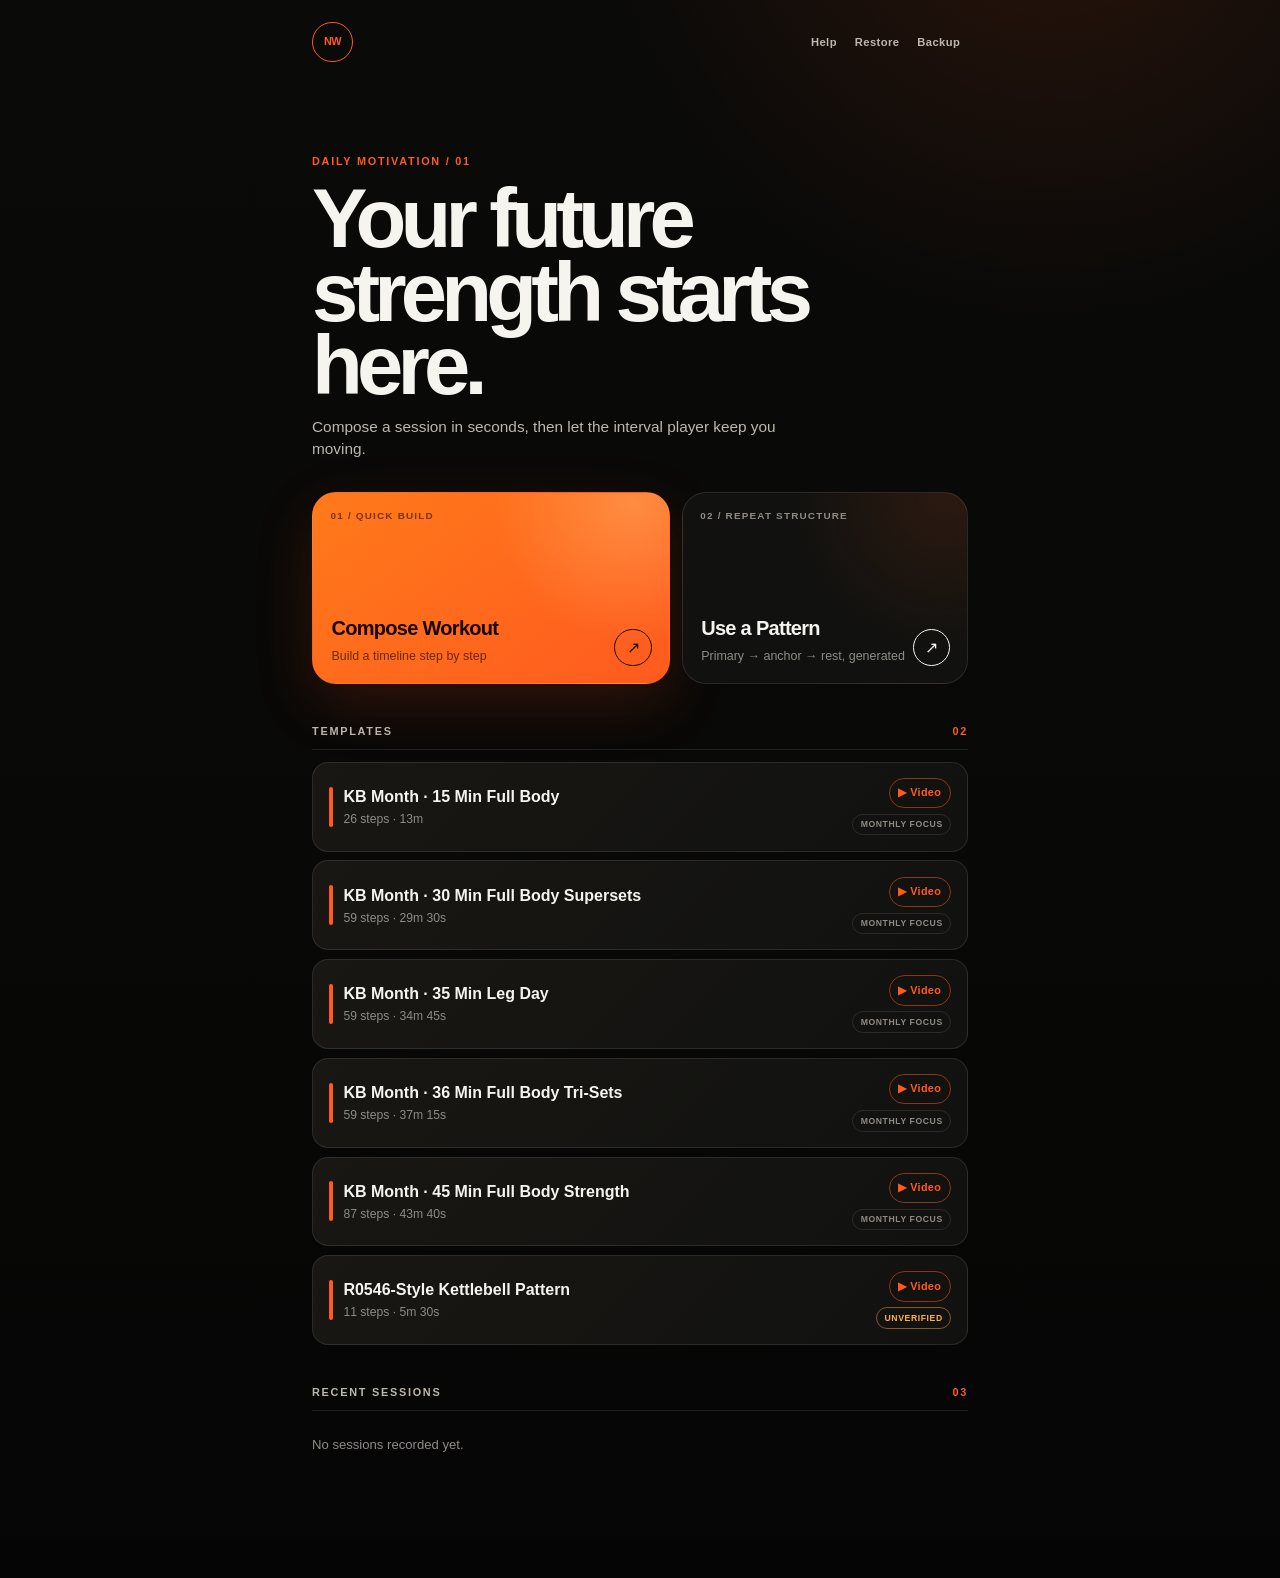
==== commit c668f26e: "Simplify workout header branding Co-Authored-By: Claude Opus 5 <noreply@anthropic.com>" ====
--- a/index.html
+++ b/index.html
@@ -16,9 +16,8 @@
 <!-- Home -->
 <section class="view" id="view-home" data-view="home">
   <header class="app-header home-header">
-    <div class="brand-lockup" aria-label="DailyMAC Workout">
+    <div class="brand-lockup" aria-label="NW Workout">
       <span class="brand-mark" aria-hidden="true">NW</span>
-      <span class="brand-copy"><small>DailyMAC</small><strong>Workout</strong></span>
     </div>
     <div class="header-tools">
       <button class="link-btn utility-btn" id="home-help" type="button">Help</button>
--- a/css/app.css
+++ b/css/app.css
@@ -116,16 +116,6 @@
   letter-spacing: -0.06em;
 }
 
-.brand-copy { display: flex; flex-direction: column; line-height: 1.05; min-width: 0; }
-.brand-copy small {
-  color: var(--muted);
-  font-size: 0.58rem;
-  font-weight: 700;
-  letter-spacing: 0.18em;
-  text-transform: uppercase;
-}
-.brand-copy strong { margin-top: 0.18rem; font-size: 0.95rem; font-weight: 720; }
-
 .header-tools { display: flex; justify-content: flex-end; gap: 0.15rem; min-width: 0; }
 
 .eyebrow,
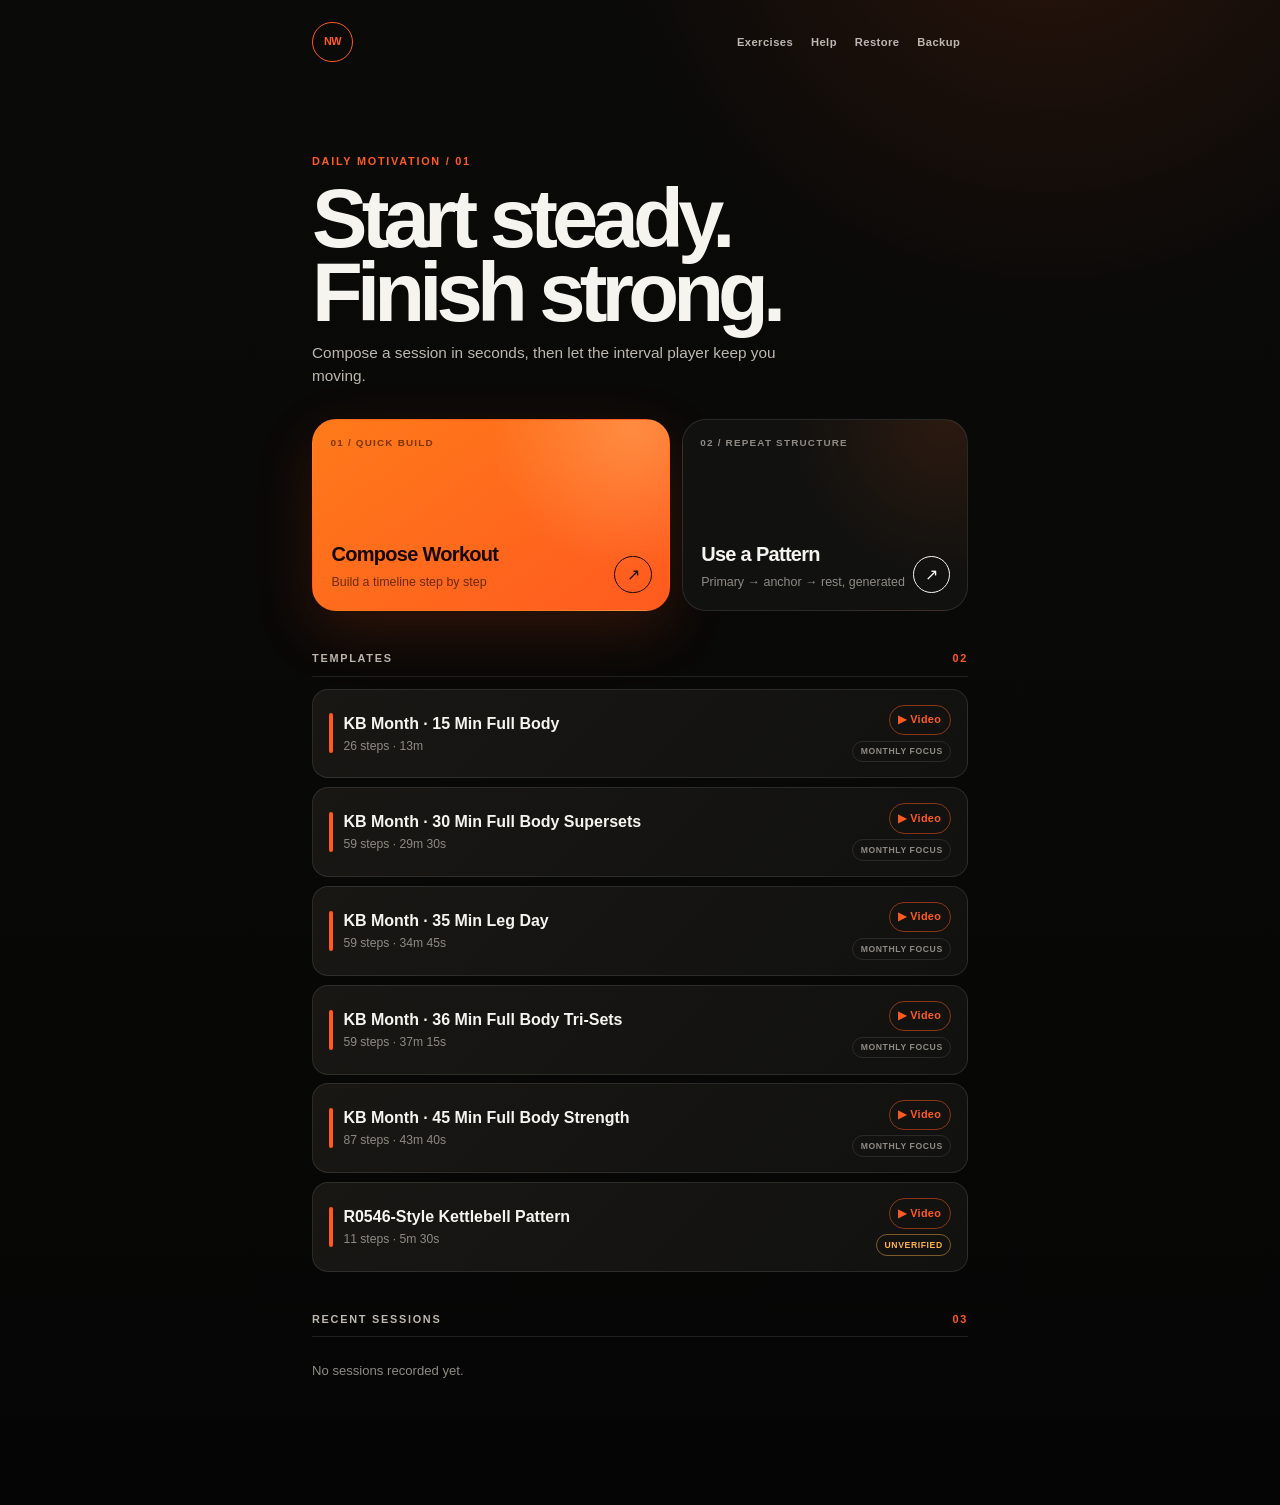
==== commit 219e010e: "Add searchable exercise library" ====
--- a/index.html
+++ b/index.html
@@ -20,6 +20,7 @@
       <span class="brand-mark" aria-hidden="true">NW</span>
     </div>
     <div class="header-tools">
+      <button class="link-btn utility-btn" id="home-exercises" type="button">Exercises</button>
       <button class="link-btn utility-btn" id="home-help" type="button">Help</button>
       <button class="link-btn utility-btn" id="home-import" type="button" title="Restore from a workout backup">Restore</button>
       <button class="link-btn utility-btn" id="home-export" type="button" title="Save a workout backup to iCloud Drive">Backup</button>
@@ -64,6 +65,22 @@
 
   <h2 class="section-title"><span>Recent sessions</span><span>03</span></h2>
   <div id="session-list" class="card-list"></div>
+</section>
+
+<!-- Exercise library -->
+<section class="view hidden" id="view-exercises" data-view="exercises">
+  <header class="app-header exercise-library-header">
+    <button class="link-btn" data-back="home" type="button">Back</button>
+    <h1>Exercises</h1>
+    <span class="exercise-total" id="exercise-total">—</span>
+  </header>
+
+  <div class="exercise-search">
+    <input type="search" id="exercise-search" placeholder="Search all exercises"
+           aria-label="Search all exercises" autocomplete="off">
+  </div>
+
+  <div class="exercise-library" id="exercise-library"></div>
 </section>
 
 <!-- Compose -->
--- a/css/app.css
+++ b/css/app.css
@@ -350,6 +350,96 @@
   letter-spacing: 0.03em;
   text-decoration: none;
 }
+
+/* Exercise library */
+
+.exercise-library-header { margin-bottom: 0.9rem; }
+.exercise-total {
+  justify-self: end;
+  color: var(--accent);
+  font-size: 0.68rem;
+  font-weight: 760;
+  letter-spacing: 0.08em;
+  text-transform: uppercase;
+}
+.exercise-search {
+  position: sticky;
+  top: 0;
+  z-index: 5;
+  margin: 0 -0.25rem 1.25rem;
+  padding: 0.25rem;
+  background: linear-gradient(180deg, var(--bg) 78%, transparent);
+}
+.exercise-search input {
+  width: 100%;
+  min-height: var(--tap);
+  padding: 0 1rem;
+  border: 1px solid var(--line-strong);
+  border-radius: var(--radius-sm);
+  background: #0b0b0a;
+  color: var(--text);
+}
+.exercise-library { display: flex; flex-direction: column; gap: 1.65rem; }
+.exercise-group h2 {
+  display: flex;
+  align-items: center;
+  justify-content: space-between;
+  margin: 0 0 0.55rem;
+  padding-bottom: 0.5rem;
+  border-bottom: 1px solid var(--line);
+  color: var(--muted-bright);
+  font-size: 0.66rem;
+  font-weight: 760;
+  letter-spacing: 0.14em;
+  text-transform: uppercase;
+}
+.exercise-group h2 span:last-child { color: var(--accent); }
+.exercise-list {
+  display: grid;
+  grid-template-columns: minmax(0, 1fr);
+  gap: 0.4rem;
+}
+.exercise-library-item {
+  position: relative;
+  display: grid;
+  min-width: 0;
+  min-height: 4rem;
+  grid-template-columns: minmax(0, 1fr) auto;
+  align-content: center;
+  gap: 0.18rem 0.7rem;
+  padding: 0.75rem 0.9rem 0.75rem 1rem;
+  border: 1px solid var(--line);
+  border-radius: var(--radius-sm);
+  background: linear-gradient(135deg, var(--surface-raised), var(--surface));
+}
+.exercise-library-item::before {
+  position: absolute;
+  top: 0.7rem;
+  bottom: 0.7rem;
+  left: 0.45rem;
+  width: 0.16rem;
+  border-radius: 999px;
+  background: var(--accent);
+  content: "";
+}
+.exercise-library-name {
+  min-width: 0;
+  overflow: hidden;
+  font-weight: 680;
+  text-overflow: ellipsis;
+  white-space: nowrap;
+}
+.exercise-library-detail {
+  grid-column: 1;
+  color: var(--muted);
+  font-size: 0.73rem;
+}
+.exercise-library-favourite {
+  grid-row: 1 / span 2;
+  grid-column: 2;
+  align-self: center;
+  color: var(--warning);
+}
 .template-video:active { background: rgba(255, 90, 31, 0.12); }
 .empty { margin: 0; padding: 0.75rem 0; color: var(--muted); font-size: 0.82rem; }
 
@@ -743,6 +833,7 @@
   .big-action { min-height: 12rem; }
   .compose-tools { grid-template-columns: 1fr 1fr 1fr; }
   .compose-tools .btn:last-child { grid-column: auto; }
+  .exercise-list { grid-template-columns: repeat(2, minmax(0, 1fr)); }
   .sheet { align-items: center; justify-content: center; padding: 1rem; }
   .sheet-panel { max-width: 36rem; border: 1px solid rgba(255, 90, 31, 0.45); border-radius: var(--radius-lg); }
   .play-controls .btn { font-size: 0.82rem; }
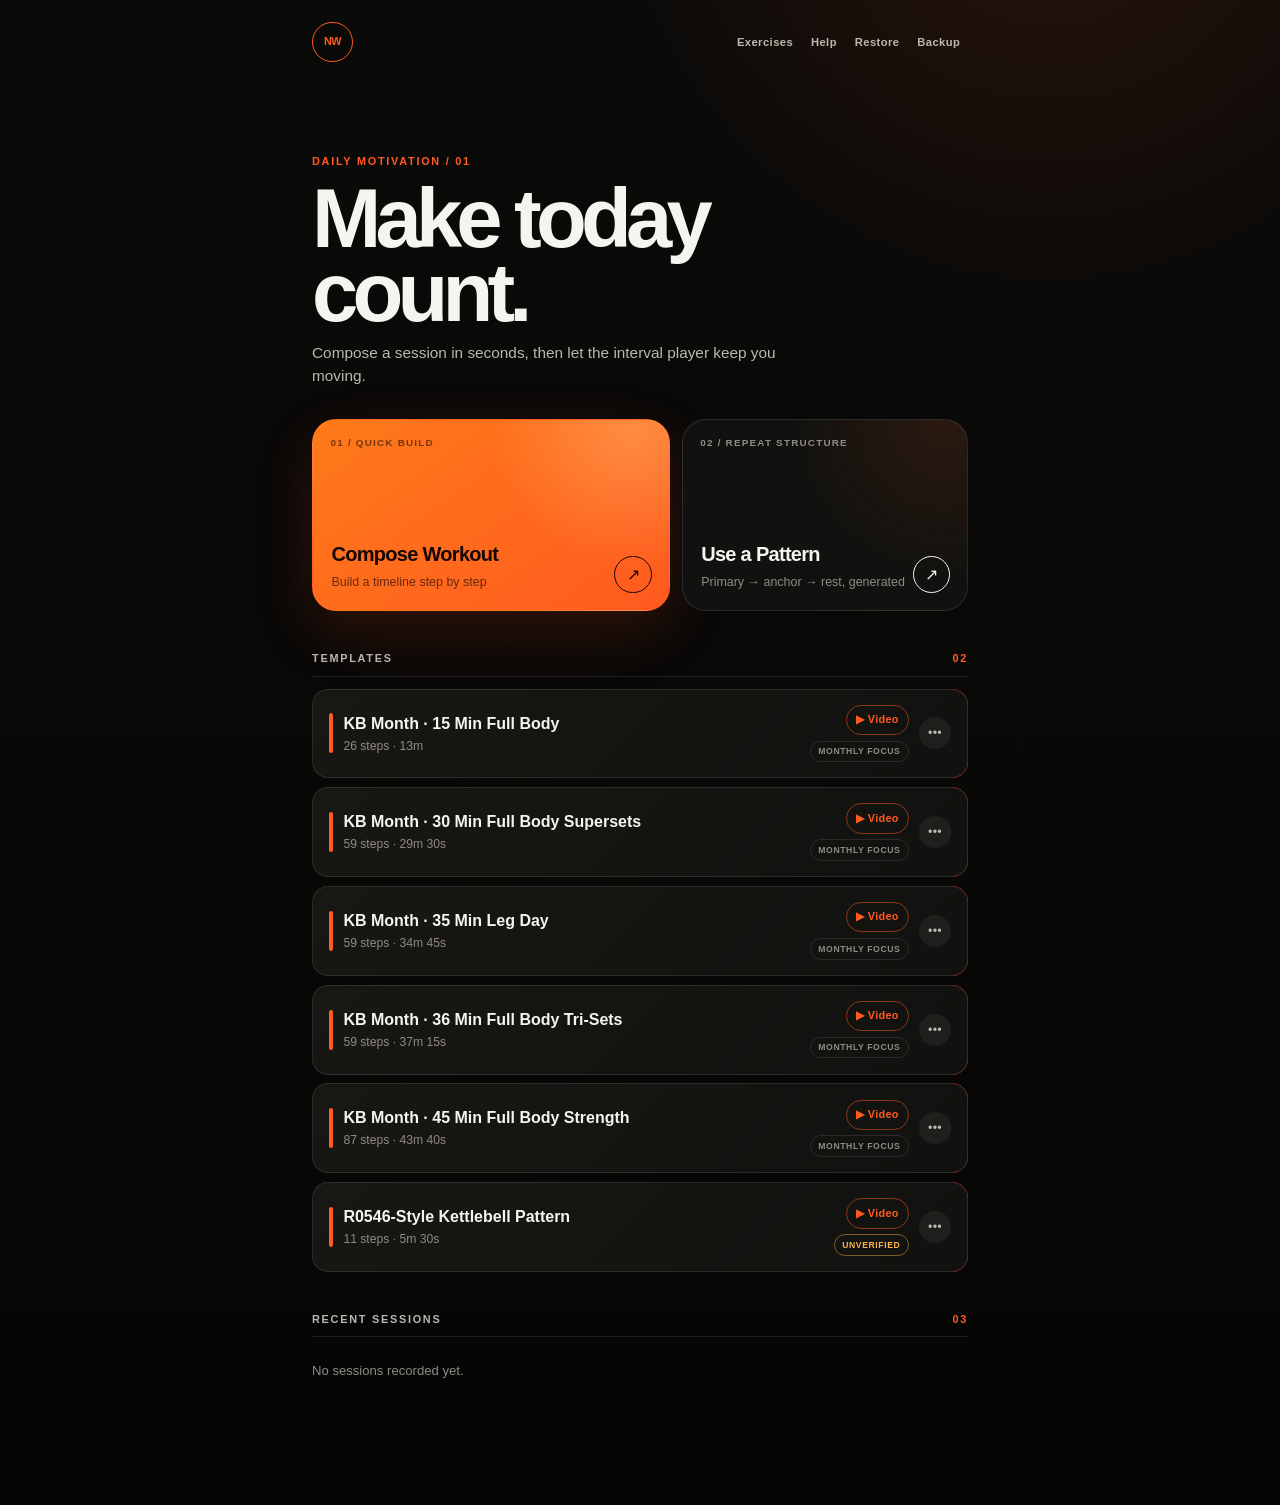
==== commit cab8021d: "Add swipe actions for workout cards" ====
--- a/index.html
+++ b/index.html
@@ -65,6 +65,10 @@
 
   <h2 class="section-title"><span>Recent sessions</span><span>03</span></h2>
   <div id="session-list" class="card-list"></div>
+
+  <button class="hidden-items-trigger hidden" id="hidden-items-trigger" type="button">
+    <span>Hidden items</span><span id="hidden-items-count">0</span>
+  </button>
 </section>
 
 <!-- Exercise library -->
@@ -224,6 +228,17 @@
     <button class="btn btn-quiet btn-large" id="finish-discard" type="button">Discard</button>
   </div>
 </section>
+
+<!-- Hidden items -->
+<div class="sheet hidden" id="hidden-items-sheet">
+  <div class="sheet-panel">
+    <header class="sheet-header">
+      <strong>Hidden items</strong>
+      <button class="link-btn sheet-close" id="hidden-items-close" type="button">Close</button>
+    </header>
+    <div class="sheet-body" id="hidden-items-list"></div>
+  </div>
+</div>
 
 <!-- Exercise picker -->
 <div class="sheet hidden" id="picker">
--- a/css/app.css
+++ b/css/app.css
@@ -286,6 +286,59 @@
 .section-title span:last-child { color: var(--accent); }
 
 .card-list { display: flex; flex-direction: column; gap: 0.55rem; }
+.swipe-row {
+  position: relative;
+  min-width: 0;
+  overflow: hidden;
+  border-radius: var(--radius);
+  background: #35100b;
+}
+.swipe-actions {
+  position: absolute;
+  top: 0;
+  right: 0;
+  bottom: 0;
+  display: grid;
+  width: 9.75rem;
+  grid-template-columns: 1fr 1fr;
+}
+.swipe-action {
+  min-width: 0;
+  padding: 0 0.45rem;
+  border: 0;
+  color: #fff;
+  font-size: 0.76rem;
+  font-weight: 760;
+  cursor: pointer;
+}
+.swipe-hide { background: #55514c; }
+.swipe-delete { background: #c93228; }
+.swipe-card {
+  position: relative;
+  z-index: 1;
+  width: 100%;
+  touch-action: pan-y;
+  transition: transform 180ms cubic-bezier(0.22, 0.75, 0.22, 1);
+}
+.swipe-card.is-dragging { transition: none; }
+.swipe-row.is-open .swipe-card { transform: translateX(-9.75rem); }
+.swipe-more {
+  display: grid;
+  width: 2rem;
+  min-width: 2rem;
+  height: 2rem;
+  place-items: center;
+  align-self: center;
+  padding: 0;
+  border: 0;
+  border-radius: 50%;
+  background: rgba(255, 255, 255, 0.055);
+  color: var(--muted-bright);
+  font-size: 0.78rem;
+  letter-spacing: 0.02em;
+  cursor: pointer;
+}
+.swipe-row.is-open .swipe-more { color: var(--accent); }
 .card {
   display: flex;
   min-width: 0;
@@ -442,6 +495,32 @@
 }
 .template-video:active { background: rgba(255, 90, 31, 0.12); }
 .empty { margin: 0; padding: 0.75rem 0; color: var(--muted); font-size: 0.82rem; }
+
+.hidden-items-trigger {
+  display: flex;
+  width: 100%;
+  min-height: var(--tap);
+  align-items: center;
+  justify-content: space-between;
+  margin-top: 1.2rem;
+  padding: 0 1rem;
+  border: 1px dashed var(--line-strong);
+  border-radius: var(--radius-sm);
+  background: transparent;
+  color: var(--muted-bright);
+  font-weight: 680;
+  cursor: pointer;
+}
+.hidden-items-trigger span:last-child {
+  display: grid;
+  min-width: 1.75rem;
+  height: 1.75rem;
+  place-items: center;
+  border-radius: 999px;
+  background: var(--surface-soft);
+  color: var(--accent);
+  font-size: 0.72rem;
+}
 
 /* Composer */
 
@@ -774,6 +853,7 @@
 }
 .sheet-header { display: flex; align-items: center; gap: 0.55rem; padding: 1.2rem 1rem 0.75rem; border-bottom: 1px solid var(--line); }
 .sheet-header input { flex: 1; }
+.sheet-close { margin-left: auto; }
 .sheet-body { flex: 1; overflow-y: auto; padding: 0.8rem 1rem; -webkit-overflow-scrolling: touch; }
 .sheet-footer { padding: 0.75rem 1rem calc(0.75rem + env(safe-area-inset-bottom)); border-top: 1px solid var(--line); }
 
@@ -804,6 +884,28 @@
 .picker-item.is-selected { border-color: var(--accent); background: var(--accent-soft); }
 .picker-fav { padding: 0.4rem 0.5rem; border: 0; background: none; color: var(--muted); font-size: 1.1rem; cursor: pointer; }
 .picker-fav.is-on { color: var(--warning); }
+.hidden-item {
+  display: grid;
+  grid-template-columns: minmax(0, 1fr) auto;
+  align-items: center;
+  gap: 0.7rem;
+  margin-bottom: 0.45rem;
+  padding: 0.75rem;
+  border: 1px solid var(--line);
+  border-radius: var(--radius-sm);
+  background: var(--surface);
+}
+.hidden-item-copy { min-width: 0; }
+.hidden-item-copy strong,
+.hidden-item-copy span {
+  display: block;
+  overflow: hidden;
+  text-overflow: ellipsis;
+  white-space: nowrap;
+}
+.hidden-item-copy span { margin-top: 0.15rem; color: var(--muted); font-size: 0.72rem; }
+.hidden-item-actions { display: flex; gap: 0.35rem; }
+.hidden-item-actions .btn { min-height: 2.5rem; padding: 0 0.7rem; font-size: 0.74rem; }
 .step-editor-actions { display: grid; grid-template-columns: 1fr 1fr; gap: 0.45rem; margin-top: 1rem; }
 .dialog-actions { display: grid; grid-template-columns: 1fr 1fr; gap: 0.45rem; }
 #dialog-message { white-space: pre-line; line-height: 1.55; }
@@ -843,6 +945,8 @@
   .brand-copy { display: none; }
   .utility-btn { padding: 0 0.35rem; font-size: 0.64rem; }
   .home-intro h1 { font-size: 2.8rem; }
+  .hidden-item { grid-template-columns: 1fr; }
+  .hidden-item-actions .btn { flex: 1; }
   .play-controls .btn { font-size: 0.63rem; }
 }
 
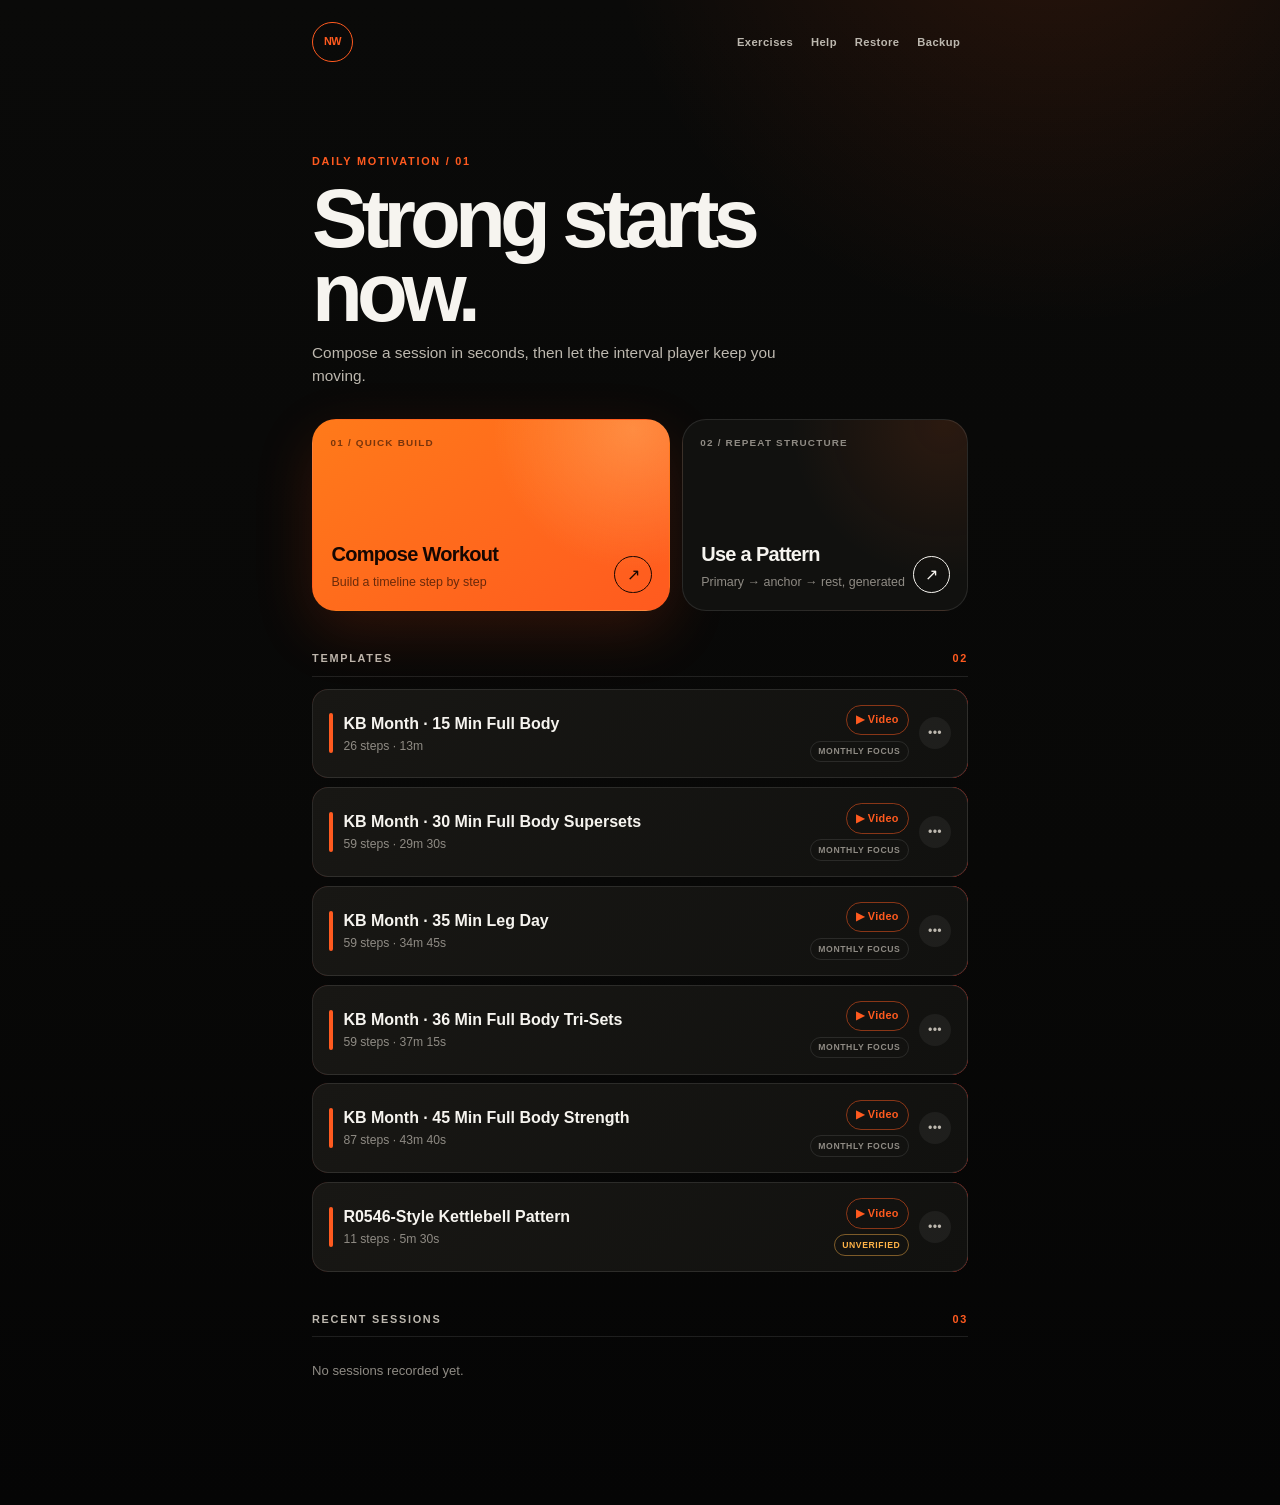
==== commit c14b1c13: "Add quick exercise guides" ====
--- a/index.html
+++ b/index.html
@@ -240,6 +240,30 @@
   </div>
 </div>
 
+<!-- Exercise guide -->
+<div class="sheet hidden" id="exercise-guide-sheet" role="dialog" aria-modal="true"
+     aria-labelledby="exercise-guide-title">
+  <div class="sheet-panel exercise-guide-panel">
+    <header class="sheet-header exercise-guide-header">
+      <div>
+        <span class="eyebrow" id="exercise-guide-category">Exercise</span>
+        <strong id="exercise-guide-title">Exercise guide</strong>
+      </div>
+      <button class="link-btn sheet-close" id="exercise-guide-close" type="button">Close</button>
+    </header>
+    <div class="sheet-body exercise-guide-body">
+      <div class="exercise-guide-meta" id="exercise-guide-meta"></div>
+      <div class="movement-demo hidden" id="exercise-guide-demo"></div>
+      <section class="exercise-guide-copy">
+        <h3>Quick guide</h3>
+        <ol id="exercise-guide-steps"></ol>
+      </section>
+      <p class="exercise-guide-cue" id="exercise-guide-cue"></p>
+      <p class="exercise-guide-note">Movement cue only—not a substitute for coaching. Stop if you feel sharp pain.</p>
+    </div>
+  </div>
+</div>
+
 <!-- Exercise picker -->
 <div class="sheet hidden" id="picker">
   <div class="sheet-panel">
--- a/css/app.css
+++ b/css/app.css
@@ -455,6 +455,7 @@
 .exercise-library-item {
   position: relative;
   display: grid;
+  width: 100%;
   min-width: 0;
   min-height: 4rem;
   grid-template-columns: minmax(0, 1fr) auto;
@@ -464,7 +465,14 @@
   border: 1px solid var(--line);
   border-radius: var(--radius-sm);
   background: linear-gradient(135deg, var(--surface-raised), var(--surface));
-}
+  color: var(--text);
+  font: inherit;
+  text-align: left;
+  cursor: pointer;
+  transition: border-color 120ms ease, transform 120ms ease;
+}
+.exercise-library-item:hover { border-color: var(--line-strong); }
+.exercise-library-item:active { transform: scale(0.985); }
 .exercise-library-item::before {
   position: absolute;
   top: 0.7rem;
@@ -487,12 +495,199 @@
   color: var(--muted);
   font-size: 0.73rem;
 }
-.exercise-library-favourite {
+.exercise-library-open {
   grid-row: 1 / span 2;
   grid-column: 2;
+  display: flex;
   align-self: center;
+  align-items: center;
+  gap: 0.45rem;
+  color: var(--accent);
+  font-weight: 760;
+}
+.exercise-library-favourite {
   color: var(--warning);
 }
+
+/* Exercise guide */
+
+.exercise-guide-header > div { min-width: 0; }
+.exercise-guide-header strong {
+  display: block;
+  overflow: hidden;
+  margin-top: 0.12rem;
+  font-size: 1.05rem;
+  text-overflow: ellipsis;
+  white-space: nowrap;
+}
+.exercise-guide-body { padding-top: 1rem; }
+.exercise-guide-meta {
+  display: flex;
+  flex-wrap: wrap;
+  gap: 0.4rem;
+  margin-bottom: 0.85rem;
+}
+.exercise-guide-meta span {
+  padding: 0.32rem 0.55rem;
+  border: 1px solid var(--line);
+  border-radius: 999px;
+  color: var(--muted-bright);
+  font-size: 0.68rem;
+  font-weight: 700;
+}
+.exercise-guide-meta span:last-child:not(:first-child) { color: var(--warning); }
+.movement-demo {
+  overflow: hidden;
+  margin-bottom: 1rem;
+  border: 1px solid rgba(255, 90, 31, 0.35);
+  border-radius: var(--radius);
+  background:
+    radial-gradient(circle at 50% 45%, rgba(255, 90, 31, 0.14), transparent 55%),
+    #090908;
+}
+.movement-demo-stage { position: relative; }
+.movement-demo-stage svg { display: block; width: 100%; height: auto; max-height: 15rem; }
+.movement-demo-stage > span {
+  position: absolute;
+  right: 0.7rem;
+  bottom: 0.55rem;
+  color: var(--muted);
+  font-size: 0.6rem;
+  font-weight: 680;
+  letter-spacing: 0.05em;
+  text-transform: uppercase;
+}
+.movement-ground,
+.movement-path,
+.movement-torso,
+.movement-arm,
+.movement-leg,
+.movement-arrow,
+.movement-arrow-tip {
+  fill: none;
+  stroke-linecap: round;
+  stroke-linejoin: round;
+}
+.movement-ground { stroke: rgba(255, 255, 255, 0.16); stroke-width: 2; }
+.movement-path { stroke: rgba(255, 90, 31, 0.22); stroke-width: 2; stroke-dasharray: 5 8; }
+.movement-head { fill: var(--text); }
+.movement-torso,
+.movement-arm,
+.movement-leg { stroke: var(--text); stroke-width: 9; }
+.movement-weight { fill: var(--accent); stroke: #090908; stroke-width: 3; }
+.movement-arrow,
+.movement-arrow-tip { stroke: var(--accent); stroke-width: 3; }
+.movement-figure,
+.movement-head,
+.movement-torso,
+.movement-arm,
+.movement-leg,
+.movement-weight { transform-box: view-box; }
+
+[data-movement="squat"] .movement-figure { animation: demo-squat 1.8s ease-in-out infinite; }
+[data-movement="squat"] .movement-leg { animation: demo-squat-leg 1.8s ease-in-out infinite; transform-origin: 160px 110px; }
+[data-movement="hinge"] .movement-torso,
+[data-movement="hinge"] .movement-head,
+[data-movement="hinge"] .movement-arm { animation: demo-hinge 1.9s ease-in-out infinite; transform-origin: 160px 110px; }
+[data-movement="swing"] .movement-figure { animation: demo-bob 1.6s ease-in-out infinite; }
+[data-movement="swing"] .movement-arm-a,
+[data-movement="swing"] .movement-weight { animation: demo-swing 1.6s ease-in-out infinite; transform-origin: 160px 75px; }
+[data-movement="lunge"] .movement-figure { animation: demo-lunge 2s ease-in-out infinite; }
+[data-movement="lunge"] .movement-leg-a { animation: demo-lunge-front 2s ease-in-out infinite; transform-origin: 160px 110px; }
+[data-movement="lunge"] .movement-leg-b { animation: demo-lunge-back 2s ease-in-out infinite; transform-origin: 160px 110px; }
+[data-movement="row"] .movement-arm-a,
+[data-movement="row"] .movement-weight { animation: demo-row 1.55s ease-in-out infinite; transform-origin: 160px 75px; }
+[data-movement="press"] .movement-arm-a,
+[data-movement="press"] .movement-weight { animation: demo-press 1.7s ease-in-out infinite; transform-origin: 160px 75px; }
+[data-movement="run"] .movement-figure { animation: demo-run-bob 0.72s ease-in-out infinite; }
+[data-movement="run"] .movement-arm-a,
+[data-movement="run"] .movement-leg-b { animation: demo-run-forward 0.72s ease-in-out infinite alternate; transform-origin: 160px 82px; }
+[data-movement="run"] .movement-arm-b,
+[data-movement="run"] .movement-leg-a { animation: demo-run-back 0.72s ease-in-out infinite alternate; transform-origin: 160px 82px; }
+
+@keyframes demo-squat {
+  0%, 100% { transform: translateY(0); }
+  50% { transform: translateY(25px); }
+}
+@keyframes demo-squat-leg {
+  0%, 100% { transform: rotate(0); }
+  50% { transform: rotate(var(--squat-angle, 12deg)); }
+}
+[data-movement="squat"] .movement-leg-b { --squat-angle: -12deg; }
+@keyframes demo-hinge {
+  0%, 100% { transform: rotate(0); }
+  50% { transform: rotate(43deg); }
+}
+@keyframes demo-bob {
+  0%, 100% { transform: translateY(7px); }
+  50% { transform: translateY(-2px); }
+}
+@keyframes demo-swing {
+  0%, 100% { transform: rotate(38deg); }
+  50% { transform: rotate(-82deg); }
+}
+@keyframes demo-lunge {
+  0%, 100% { transform: translateY(0); }
+  50% { transform: translateY(20px); }
+}
+@keyframes demo-lunge-front {
+  0%, 100% { transform: rotate(0); }
+  50% { transform: rotate(31deg); }
+}
+@keyframes demo-lunge-back {
+  0%, 100% { transform: rotate(0); }
+  50% { transform: rotate(-38deg); }
+}
+@keyframes demo-row {
+  0%, 100% { transform: translate(0, 0) rotate(0); }
+  50% { transform: translate(20px, -23px) rotate(-28deg); }
+}
+@keyframes demo-press {
+  0%, 100% { transform: translate(0, 0) rotate(0); }
+  50% { transform: translate(15px, -48px) rotate(-25deg); }
+}
+@keyframes demo-run-bob {
+  0%, 100% { transform: translateY(0); }
+  50% { transform: translateY(-7px); }
+}
+@keyframes demo-run-forward {
+  from { transform: rotate(22deg); }
+  to { transform: rotate(-24deg); }
+}
+@keyframes demo-run-back {
+  from { transform: rotate(-22deg); }
+  to { transform: rotate(24deg); }
+}
+.exercise-guide-copy {
+  padding: 0.15rem 0.1rem;
+}
+.exercise-guide-copy h3 {
+  margin: 0 0 0.65rem;
+  color: var(--muted);
+  font-size: 0.65rem;
+  letter-spacing: 0.14em;
+  text-transform: uppercase;
+}
+.exercise-guide-copy ol {
+  display: grid;
+  gap: 0.65rem;
+  margin: 0;
+  padding-left: 1.45rem;
+}
+.exercise-guide-copy li { padding-left: 0.25rem; color: var(--muted-bright); }
+.exercise-guide-copy li::marker { color: var(--accent); font-weight: 800; }
+.exercise-guide-cue {
+  display: grid;
+  gap: 0.2rem;
+  margin: 1rem 0 0;
+  padding: 0.85rem;
+  border-left: 0.2rem solid var(--accent);
+  border-radius: 0 var(--radius-sm) var(--radius-sm) 0;
+  background: var(--accent-soft);
+}
+.exercise-guide-cue strong { color: var(--accent); font-size: 0.72rem; text-transform: uppercase; }
+.exercise-guide-cue span { color: var(--text); }
+.exercise-guide-note { margin: 1rem 0 0.35rem; color: var(--muted); font-size: 0.69rem; }
 .template-video:active { background: rgba(255, 90, 31, 0.12); }
 .empty { margin: 0; padding: 0.75rem 0; color: var(--muted); font-size: 0.82rem; }
 
@@ -952,4 +1147,5 @@
 
 @media (prefers-reduced-motion: reduce) {
   *, *::before, *::after { scroll-behavior: auto !important; transition: none !important; }
-}
+  .movement-demo * { animation: none !important; }
+}
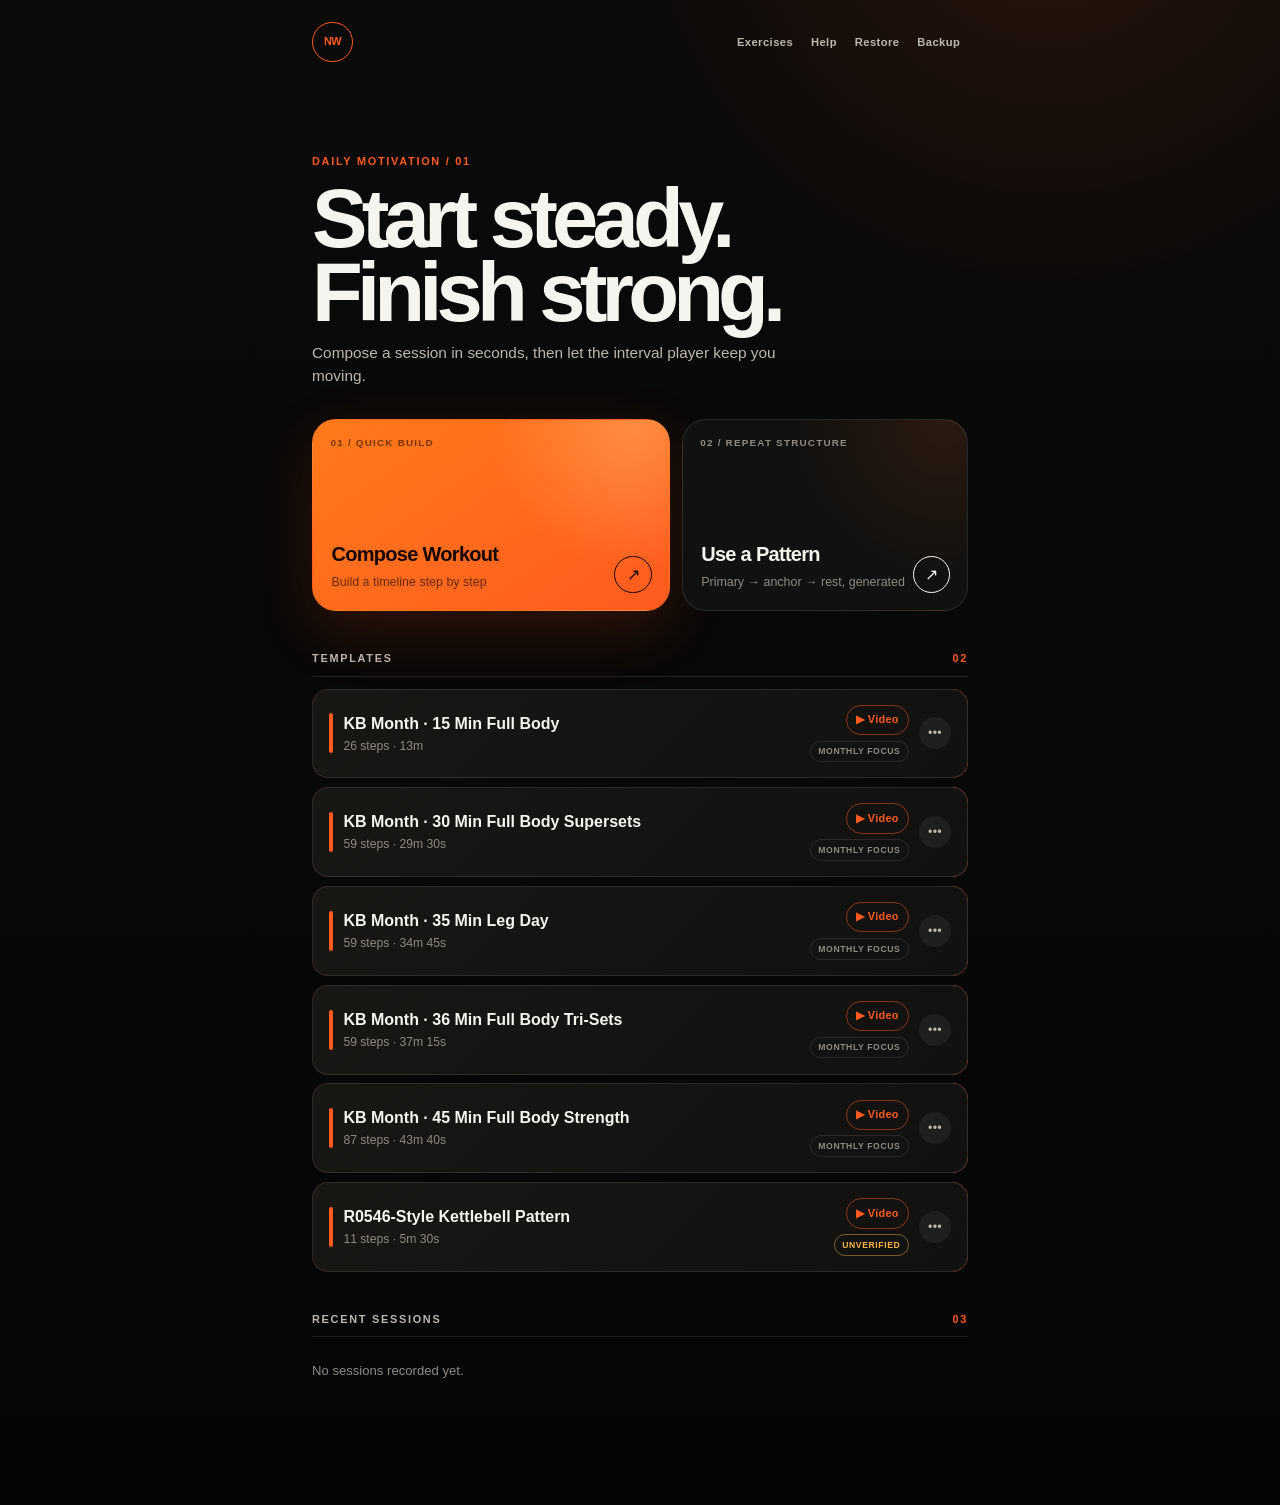
==== commit 2a83fd66: "Update workout app Co-Authored-By: Claude Opus 5 <noreply@anthropic.com>" ====
--- a/index.html
+++ b/index.html
@@ -79,9 +79,25 @@
     <span class="exercise-total" id="exercise-total">—</span>
   </header>
 
-  <div class="exercise-search">
+  <div class="exercise-controls">
     <input type="search" id="exercise-search" placeholder="Search all exercises"
            aria-label="Search all exercises" autocomplete="off">
+    <div class="exercise-filter-heading">
+      <span>Filter</span>
+      <button class="link-btn exercise-filters-clear" id="exercise-filters-clear"
+              type="button" disabled>Clear</button>
+    </div>
+    <div class="exercise-filter-row">
+      <span class="exercise-filter-label">Focus</span>
+      <div class="exercise-filter-options" id="exercise-category-filters"
+           role="group" aria-label="Filter by focus"></div>
+    </div>
+    <div class="exercise-filter-row" id="exercise-equipment-filter-row">
+      <span class="exercise-filter-label">Equipment</span>
+      <div class="exercise-filter-options" id="exercise-equipment-filters"
+           role="group" aria-label="Filter by equipment"></div>
+    </div>
+    <p class="sr-only" id="exercise-filter-status" aria-live="polite"></p>
   </div>
 
   <div class="exercise-library" id="exercise-library"></div>
--- a/css/app.css
+++ b/css/app.css
@@ -406,6 +406,16 @@
 
 /* Exercise library */
 
+.sr-only {
+  position: absolute;
+  width: 1px;
+  height: 1px;
+  padding: 0;
+  overflow: hidden;
+  clip: rect(0, 0, 0, 0);
+  white-space: nowrap;
+  border: 0;
+}
 .exercise-library-header { margin-bottom: 0.9rem; }
 .exercise-total {
   justify-self: end;
@@ -415,15 +425,15 @@
   letter-spacing: 0.08em;
   text-transform: uppercase;
 }
-.exercise-search {
+.exercise-controls {
   position: sticky;
   top: 0;
   z-index: 5;
   margin: 0 -0.25rem 1.25rem;
-  padding: 0.25rem;
+  padding: 0.25rem 0.25rem 0.7rem;
   background: linear-gradient(180deg, var(--bg) 78%, transparent);
 }
-.exercise-search input {
+.exercise-controls input {
   width: 100%;
   min-height: var(--tap);
   padding: 0 1rem;
@@ -431,6 +441,65 @@
   border-radius: var(--radius-sm);
   background: #0b0b0a;
   color: var(--text);
+}
+.exercise-filter-heading {
+  display: flex;
+  align-items: center;
+  justify-content: space-between;
+  min-height: 2.1rem;
+  padding: 0.25rem 0.15rem 0;
+  color: var(--muted);
+  font-size: 0.62rem;
+  font-weight: 780;
+  letter-spacing: 0.13em;
+  text-transform: uppercase;
+}
+.exercise-filters-clear {
+  min-height: 2rem;
+  color: var(--accent);
+}
+.exercise-filters-clear:disabled {
+  opacity: 0.38;
+  cursor: default;
+}
+.exercise-filter-row {
+  display: grid;
+  grid-template-columns: 4.7rem minmax(0, 1fr);
+  align-items: center;
+  gap: 0.4rem;
+  margin-top: 0.4rem;
+}
+.exercise-filter-label {
+  color: var(--muted-bright);
+  font-size: 0.65rem;
+  font-weight: 700;
+}
+.exercise-filter-options {
+  display: flex;
+  min-width: 0;
+  gap: 0.4rem;
+  overflow-x: auto;
+  padding: 0.05rem 0 0.2rem;
+  scrollbar-width: none;
+}
+.exercise-filter-options::-webkit-scrollbar { display: none; }
+.exercise-filter-chip {
+  flex: 0 0 auto;
+  min-height: 2.05rem;
+  padding: 0 0.7rem;
+  border: 1px solid var(--line-strong);
+  border-radius: 999px;
+  background: var(--surface);
+  color: var(--muted-bright);
+  font: inherit;
+  font-size: 0.67rem;
+  font-weight: 700;
+  cursor: pointer;
+}
+.exercise-filter-chip[aria-pressed="true"] {
+  border-color: var(--accent);
+  background: var(--accent);
+  color: #080604;
 }
 .exercise-library { display: flex; flex-direction: column; gap: 1.65rem; }
 .exercise-group h2 {
@@ -547,6 +616,12 @@
 }
 .movement-demo-stage { position: relative; }
 .movement-demo-stage svg { display: block; width: 100%; height: auto; max-height: 15rem; }
+
+/* Lottie assets are third-party artwork: they bring their own palette and their own
+   aspect ratio, so they get a fixed stage rather than the cue's auto height. */
+.movement-lottie-stage { padding: 0.25rem 0 0.4rem; }
+.movement-lottie { height: 15rem; }
+.movement-lottie svg { height: 100% !important; max-height: none; }
 .movement-demo-stage > span {
   position: absolute;
   right: 0.7rem;
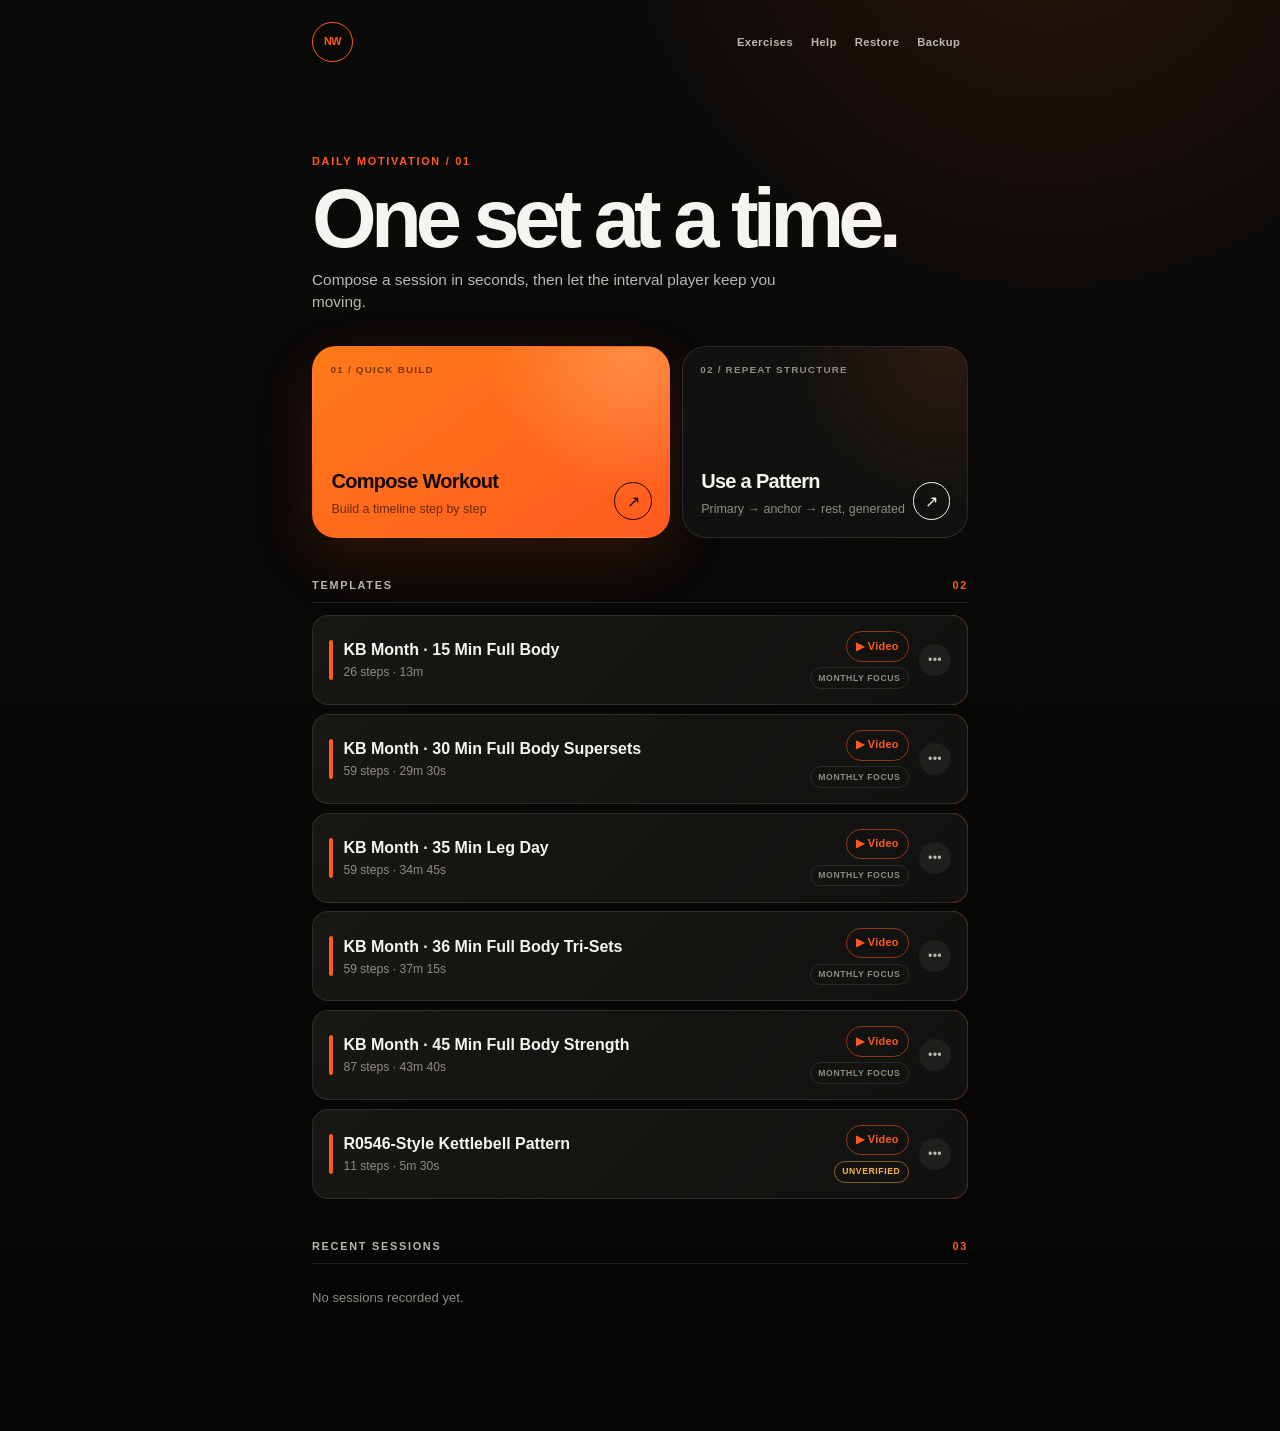
==== commit 2031f524: "Update workout app Co-Authored-By: Claude Opus 5 <noreply@anthropic.com>" ====
--- a/index.html
+++ b/index.html
@@ -192,7 +192,13 @@
 
 <!-- Player -->
 <section class="view hidden player" id="view-play" data-view="play">
-  <div class="player-label"><span class="status-dot"></span> Live session</div>
+  <div class="player-topbar">
+    <div class="player-label"><span class="status-dot"></span> Live session</div>
+    <button class="play-sound-toggle" id="play-sound-toggle" type="button"
+            aria-pressed="true" aria-label="Mute cue sounds" title="Mute cue sounds">
+      <span class="play-sound-icon" aria-hidden="true">🔊</span>
+    </button>
+  </div>
   <div class="play-progress"><div class="play-progress-fill" id="play-progress-fill"></div></div>
 
   <div class="play-meta">
@@ -212,17 +218,30 @@
     Next: <strong id="play-next">—</strong>
   </div>
 
-  <div class="play-controls">
-    <button class="btn" id="play-prev" type="button">Prev</button>
-    <button class="btn" id="play-restart" type="button">Restart</button>
-    <button class="btn btn-primary" id="play-pause" type="button">Pause</button>
-    <button class="btn" id="play-add-ten" type="button">+10s</button>
-    <button class="btn" id="play-skip" type="button">Skip</button>
-  </div>
-
-  <div class="play-controls">
-    <button class="btn btn-quiet" id="play-edit" type="button">Edit upcoming</button>
-    <button class="btn btn-quiet" id="play-quit" type="button">End workout</button>
+  <!-- Pause stays out here on its own. It is the one control needed mid-set, and burying
+       it behind a disclosure would cost more than the tidier screen is worth. -->
+  <div class="play-controls play-controls-primary">
+    <button class="btn btn-primary btn-large" id="play-pause" type="button">Pause</button>
+  </div>
+
+  <button class="play-more-toggle" id="play-more-toggle" type="button"
+          aria-expanded="false" aria-controls="play-more">
+    <span class="play-more-caret" aria-hidden="true">▼</span>
+    <span class="play-more-label">More controls</span>
+  </button>
+
+  <div class="play-more hidden" id="play-more">
+    <div class="play-controls">
+      <button class="btn" id="play-prev" type="button">Prev</button>
+      <button class="btn" id="play-restart" type="button">Restart</button>
+      <button class="btn" id="play-add-ten" type="button">+10s</button>
+      <button class="btn" id="play-skip" type="button">Skip</button>
+    </div>
+
+    <div class="play-controls">
+      <button class="btn btn-quiet" id="play-edit" type="button">Edit upcoming</button>
+      <button class="btn btn-quiet" id="play-quit" type="button">End workout</button>
+    </div>
   </div>
 </section>
 
--- a/css/app.css
+++ b/css/app.css
@@ -1041,11 +1041,15 @@
   text-transform: uppercase;
 }
 .player.is-rest .play-kind { color: var(--rest); }
-.play-exercise { max-width: 18ch; margin: 0; font-size: clamp(1.45rem, 7vw, 2.7rem); font-weight: 720; letter-spacing: -0.045em; line-height: 1.05; }
+/* Doubled type scale. Collapsing the controls behind a disclosure is what pays for the
+   vertical space these need — the two changes only work together. */
+.play-exercise { max-width: 16ch; margin: 0; font-size: clamp(2.4rem, 12vw, 4.4rem); font-weight: 720; letter-spacing: -0.045em; line-height: 1.02; }
 .play-count {
   margin: 0.25rem 0;
   color: var(--work);
-  font-size: clamp(6.8rem, 37vw, 14rem);
+  /* Two tabular digits run ~1.1em wide, so 62vw keeps "30" inside the viewport
+     with margin to spare. Raising the ceiling matters on the desktop dev view. */
+  font-size: clamp(9.5rem, 62vw, 20rem);
   font-weight: 780;
   font-variant-numeric: tabular-nums;
   letter-spacing: -0.085em;
@@ -1062,13 +1066,59 @@
   border-radius: var(--radius-sm);
   background: var(--surface);
   color: var(--muted);
-  font-size: 0.78rem;
+  font-size: 1.45rem;
   text-align: center;
 }
-.play-next strong { color: var(--text); }
-.play-controls { display: grid; grid-template-columns: repeat(5, minmax(0, 1fr)); gap: 0.35rem; }
+.play-next strong { color: var(--text); font-size: 1.55rem; }
+.play-controls { display: grid; grid-template-columns: repeat(4, minmax(0, 1fr)); gap: 0.35rem; }
 .play-controls .btn { min-width: 0; padding: 0 0.15rem; font-size: 0.7rem; }
-.play-controls:last-of-type { grid-template-columns: 1fr 1fr; }
+.play-more .play-controls:last-child { grid-template-columns: 1fr 1fr; }
+
+/* Pause is the only always-visible control, so it gets the full width. */
+.play-controls-primary { grid-template-columns: 1fr; }
+.play-controls-primary .btn { font-size: 1rem; }
+
+/* Disclosure for everything else: the screen stays quiet until asked. */
+.play-more-toggle {
+  display: flex;
+  align-items: center;
+  justify-content: center;
+  gap: 0.45rem;
+  width: 100%;
+  min-height: 2.75rem;
+  padding: 0.5rem;
+  border: 0;
+  border-radius: var(--radius-sm);
+  background: transparent;
+  color: var(--muted);
+  font-size: 0.72rem;
+  font-weight: 680;
+  letter-spacing: 0.12em;
+  text-transform: uppercase;
+  -webkit-tap-highlight-color: transparent;
+}
+.play-more-toggle:focus-visible { outline: 2px solid var(--accent-hot); outline-offset: 2px; }
+.play-more-caret { display: inline-block; font-size: 0.6rem; transition: transform 160ms ease; }
+.play-more-toggle[aria-expanded="true"] .play-more-caret { transform: rotate(180deg); }
+.play-more { display: grid; gap: 0.35rem; }
+
+.player-topbar { display: flex; align-items: center; justify-content: space-between; gap: 0.5rem; }
+.play-sound-toggle {
+  display: inline-flex;
+  align-items: center;
+  justify-content: center;
+  width: 2.75rem;
+  height: 2.75rem;
+  padding: 0;
+  border: 1px solid var(--line);
+  border-radius: 999px;
+  background: var(--surface);
+  font-size: 1.1rem;
+  line-height: 1;
+  -webkit-tap-highlight-color: transparent;
+}
+.play-sound-toggle:focus-visible { outline: 2px solid var(--accent-hot); outline-offset: 2px; }
+.play-sound-toggle[aria-pressed="false"] { opacity: 0.55; }
 .play-controls:last-of-type .btn { font-size: 0.78rem; }
 
 /* Finish */
